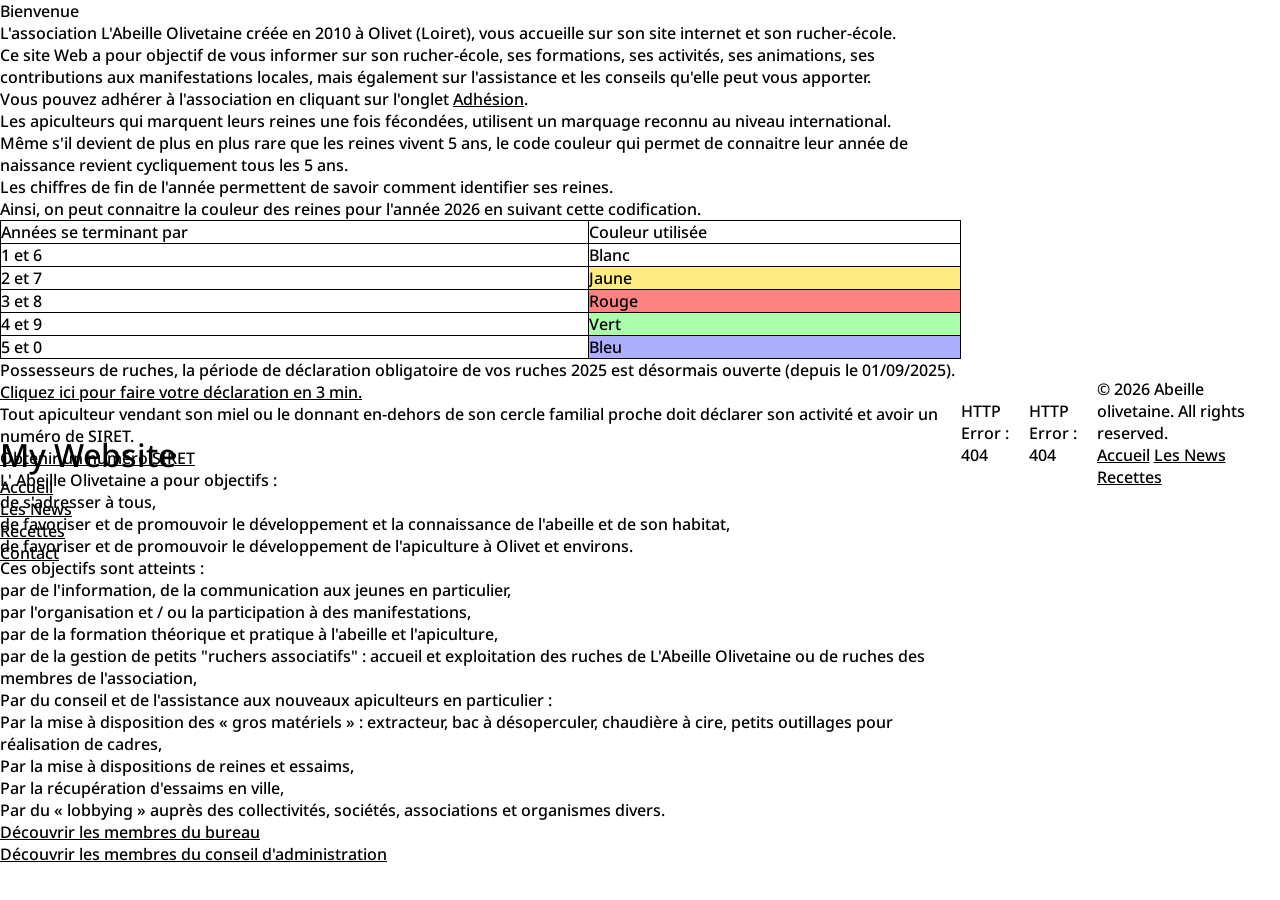
==== index.html @ a95041c2 "ajout include des 2 pages" ====
<!DOCTYPE html>
<html lang="fr">
    <head>
        <meta charset="UTF-8">
        <title>Abeille Olivetaine - temp</title>
        <link rel="stylesheet" href="assets/css/style.css">
        <link href="https://fonts.googleapis.com/css2?family=Archivo:ital,wght@0,100..900;1,100..900&family=Noto+Sans:ital,wght@0,100..900;1,100..900&family=Poppins:ital,wght@0,100;0,900&display=swap" rel="stylesheet">
        <script src="assets/js/IncludeHtml.js" defer></script>
    </head>
    <body>
    <include-html source="partials/header.html"></include-html>
    <include-html source="pages/home.html"></include-html>
    <include-html source="pages/news.html"></include-html>
    <include-html source="pages/recipes.html"></include-html>
    <include-html source="partials/footer.html"></include-html>
    </body>
</html>
---- assets/css/style.css ----
.root {
    --fx-text-color: #03071e;
    --fx-text-secondary-color: #faedbd;

    --fx-background-color-primary: #FFF2C9;
    --fx-background-color-second: #FFD57E;
    --fx-background-color-border: #FCA652;
    --fx-header-color: #7C4A32;

    --fx-button-colorBack: #7C4A32;
    --fx-button-hover: #FCA652;
    --fx-text-button-color: #faedbd;

    --font-size-xs: 0.75rem;
    --font-size-s: 1rem;
    --font-size-m: 1.25rem;
    --font-size-l: 1.5rem;
    --font-size-xl: 2rem;

    --spacing-s: 0.5rem;
    --spacing-m: 1rem;
    --spacing-l: 1.5rem;
    --spacing-xl: 2rem;

    --border-radius: 25px;
    --border-radius-btn: 17px;

    --gap-s: 0.25rem;
    --gap-m: 0.75rem;
    --gap-l: 1rem;
    --gap-xl: 1.5rem;
}

/* ==========================================================================
   RESET & GLOBALS
   ========================================================================== */

* {
    margin: 0;
    padding: 0;
    overflow-x: hidden;
    font-family: "Noto Sans", sans-serif;
    font-weight: 500;
    color: var(--fx-text-color);
    box-sizing: border-box;
}

body {
    display: flex;
    align-items: center;
    justify-content: center;
    background: var(--fx-background-color-primary);
    max-width: 100vw;
    min-height: 90vh;
}

h2 {
    font-size: var(--font-size-l);
}

hr {
    margin: 20px 0;
}



/* ==========================================================================
   LAYOUT CONTAINERS
   ========================================================================== */

.card {
    display: flex;
    flex-direction: column;
    text-align: center;
    font-size: var(--font-size-m);
    gap: var(--gap-l);
    background: var(--fx-background-color-second);
    padding: var(--spacing-m);
    border-radius: var(--border-radius);
    box-shadow: 0 2px 5px rgba(0, 0, 0, 0.1);
    border: 2px solid var(--fx-background-color-border);
    max-width: 80vw;
    margin: 0 auto var(--spacing-m);
    align-content: center;
    min-width: 50vw;
}

.basic-container {
    background: var(--fx-background-color-second);
    padding: var(--spacing-m);
    border-radius: var(--border-radius);
    border-top: 1px solid var(--fx-background-color-border);
}

.containerV {
    display: flex;
    flex-direction: column;
    justify-content: center;
    gap: var(--gap-l);
    width: 100%;
}

.containerH {
    display: flex;
    flex-direction: row;
    justify-content: center;
    align-items: center;
    gap: var(--gap-s);
    width: 100%;
}

.space-btw {
    position: relative;
    display: flex;
    justify-content: space-between;
    align-items: center;
}

.space-btw > h3 {
    position: absolute;
    left: 50%;
    transform: translateX(-50%);
    margin: 0;
}

.column-layout {
    display: flex;
    flex-direction: column;
    gap: var(--spacing-m);
}

/* ==========================================================================
   BUTTONS
   ========================================================================== */

button {
    padding: var(--spacing-m);
    cursor: pointer;
    background: var(--fx-button-colorBack);
    border: none;
    border-radius: var(--border-radius-btn);
    margin: var(--spacing-m);
    transition: all 0.2s ease;
}

button:hover {
    /* scale: 1.05; */
    /* box-shadow: 0 2px 5px rgba(0, 0, 0, 0.1); */
    background-color: var(--fx-button-hover);
    transition: all 0.2s ease;
}

button:active {
    transform: scale(0.95);
    transition: all 0.2s ease;
}

.containerH button {
    font-size: var(--font-size-m);
    /* font-weight: 700; */
    margin: var(--spacing-m);
}

.containerH .buttonAdd {
    font-size: var(--font-size-s);
    padding: var(--spacing-m);
}

.secondary-btn {
    background: var(--fx-background-color-border);
}

/* ==========================================================================
   TABLES & LISTS
   ========================================================================== */

table {
    width: 100%;
    border-collapse: collapse;
    margin-top: var(--spacing-s);
}

th,
td {
    border: 1px solid #ddd;
    /* border-radius: var(--border-radius); */
    padding: var(--spacing-s);
    text-align: left;
    font-size: var(--font-size-s);
}

thead {
    background-color: var(--fx-background-color-primary);
}

li {
    padding: var(--spacing-m);
}

/* ==========================================================================
   HEADER
   ========================================================================== */

header {
    position: fixed;
}

/* ==========================================================================
   HIDDEN
   ========================================================================== */

.hidden {
    display: none;
}
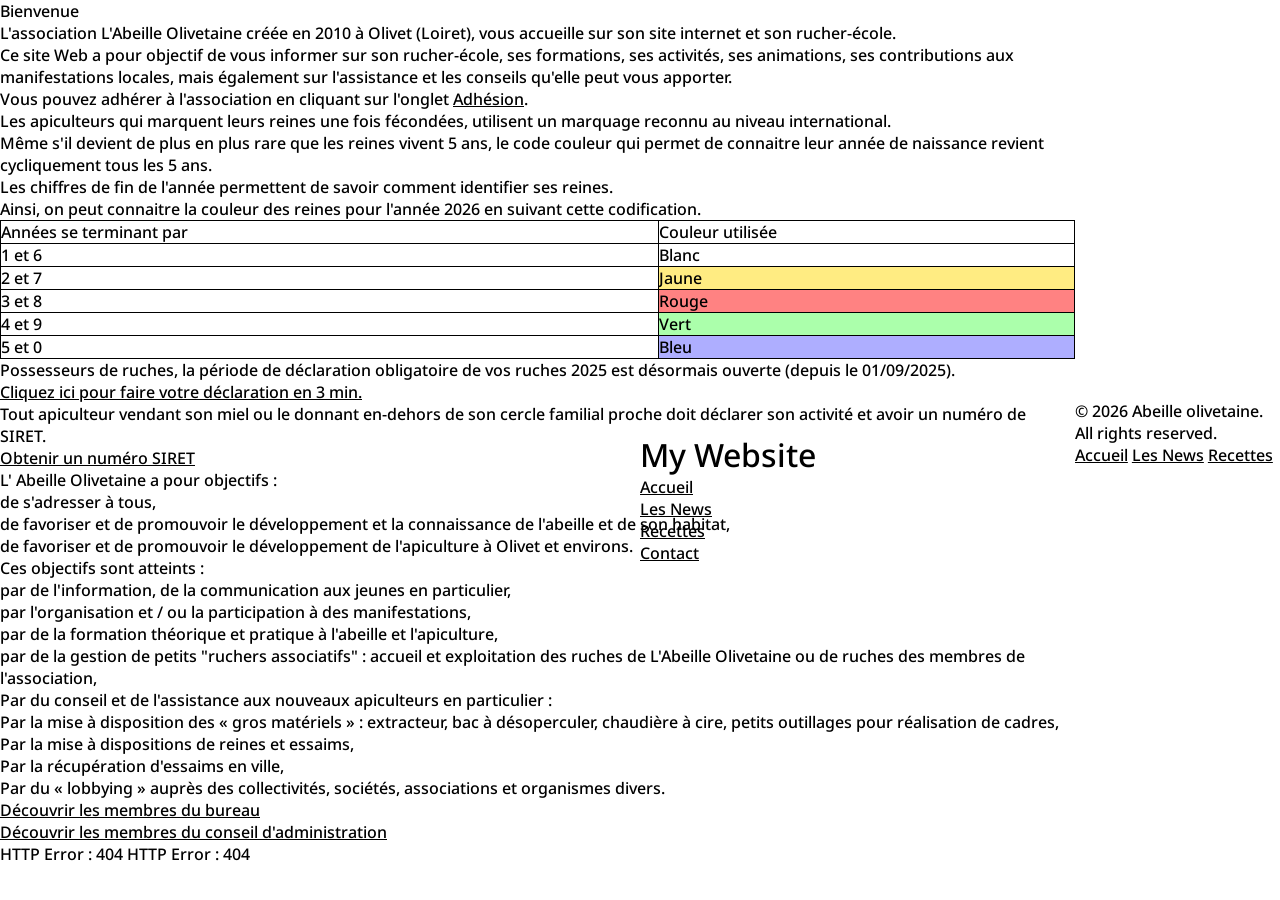
==== commit c32b88e4: "refait l'index" ====
--- a/index.html
+++ b/index.html
@@ -8,10 +8,18 @@
         <script src="assets/js/IncludeHtml.js" defer></script>
     </head>
     <body>
-    <include-html source="partials/header.html"></include-html>
-    <include-html source="pages/home.html"></include-html>
-    <include-html source="pages/news.html"></include-html>
-    <include-html source="pages/recipes.html"></include-html>
-    <include-html source="partials/footer.html"></include-html>
+    <header>
+        <include-html source="partials/header.html"></include-html>
+    </header>
+
+    <main>
+        <include-html source="pages/home.html"></include-html>
+        <include-html source="pages/news.html"></include-html>
+        <include-html source="pages/recipes.html"></include-html>
+    </main>
+
+    <footer>
+        <include-html source="partials/footer.html"></include-html>
+    </footer>
     </body>
 </html>
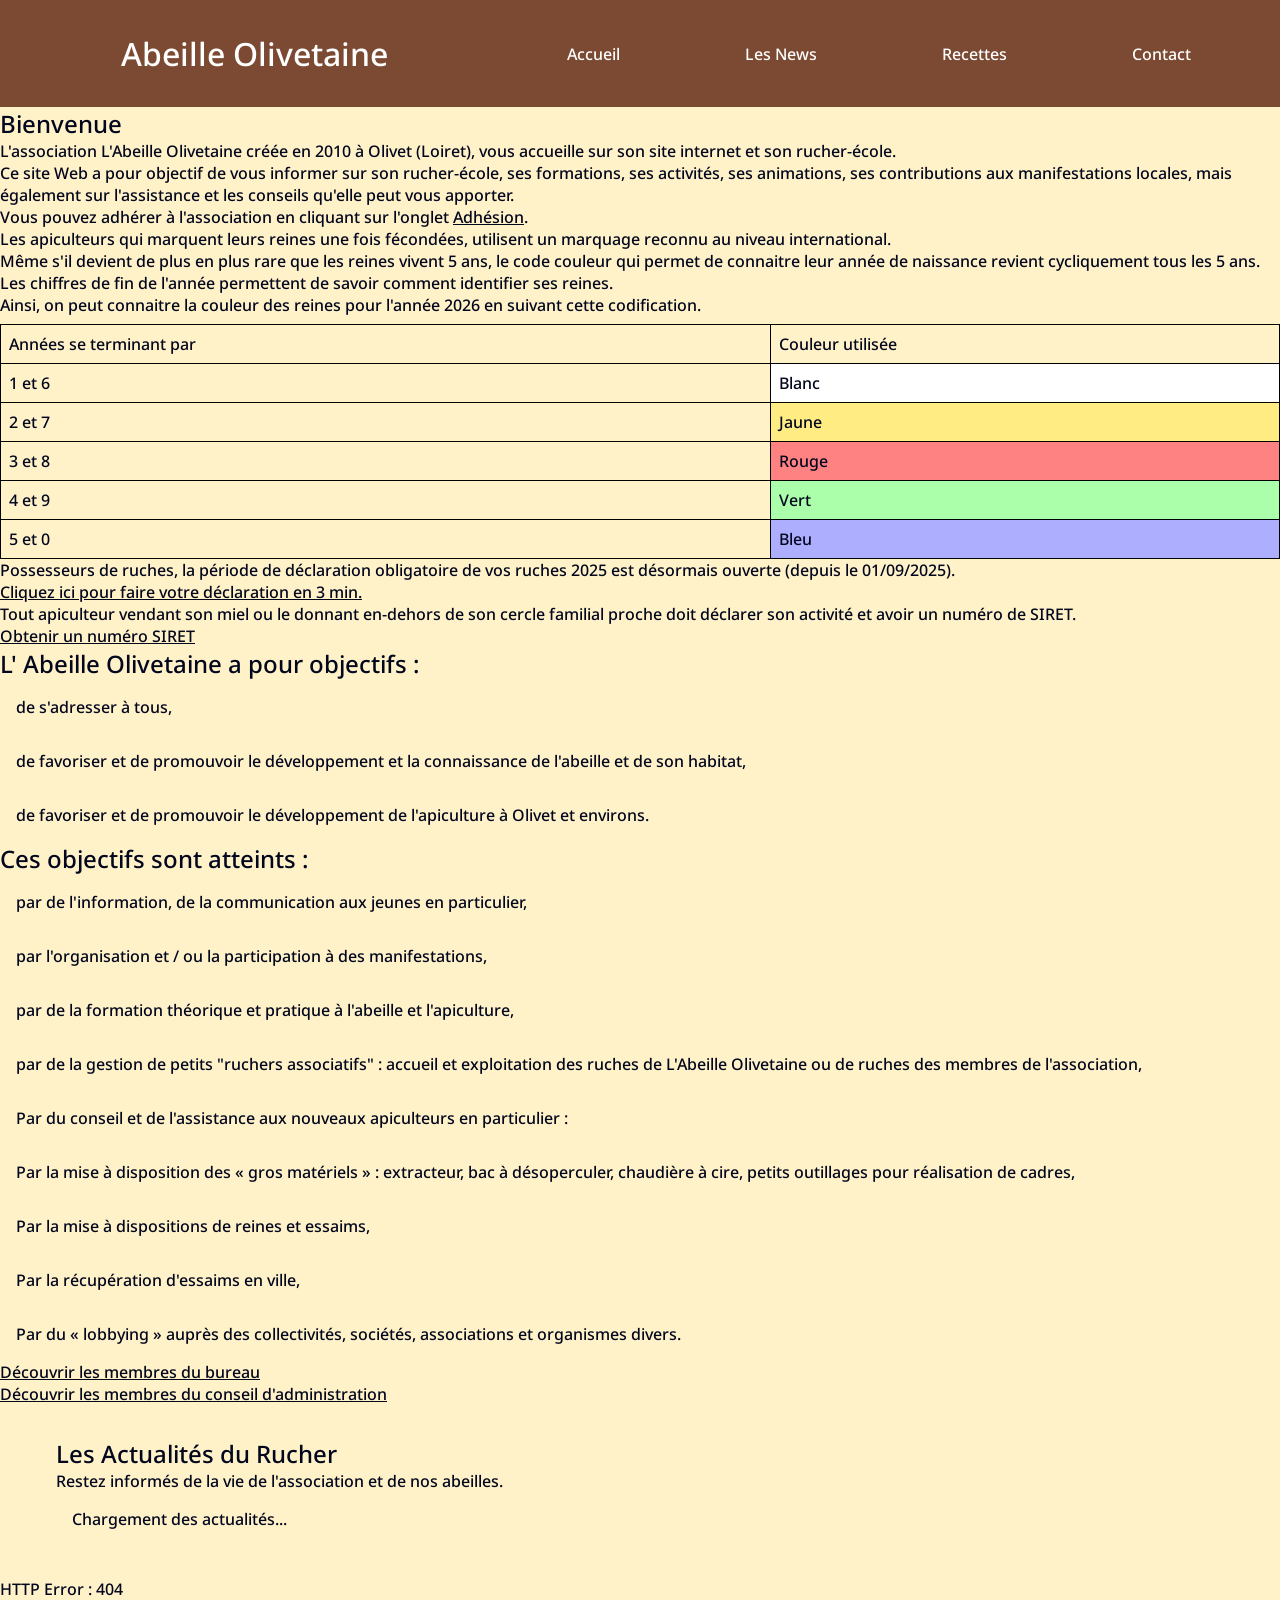
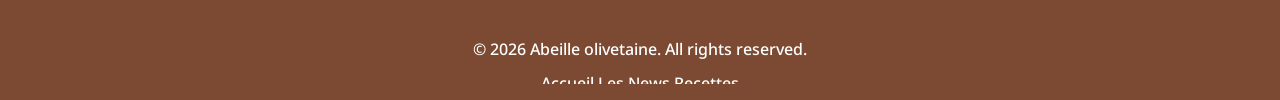
==== commit 701f12f2: "Add news section styles and JavaScript functionality" ====
--- a/index.html
+++ b/index.html
@@ -1,25 +1,30 @@
-<!DOCTYPE html>
+<!doctype html>
 <html lang="fr">
     <head>
-        <meta charset="UTF-8">
+        <meta charset="UTF-8" />
         <title>Abeille Olivetaine - temp</title>
-        <link rel="stylesheet" href="assets/css/style.css">
-        <link href="https://fonts.googleapis.com/css2?family=Archivo:ital,wght@0,100..900;1,100..900&family=Noto+Sans:ital,wght@0,100..900;1,100..900&family=Poppins:ital,wght@0,100;0,900&display=swap" rel="stylesheet">
-        <script src="assets/js/IncludeHtml.js" defer></script>
+        <link rel="stylesheet" href="assets/css/style.css" />
+        <link rel="stylesheet" href="assets/css/news.css" />
+        <link
+            href="https://fonts.googleapis.com/css2?family=Archivo:ital,wght@0,100..900;1,100..900&family=Noto+Sans:ital,wght@0,100..900;1,100..900&family=Poppins:ital,wght@0,100;0,900&display=swap"
+            rel="stylesheet"
+        />
+        <script src="assets/js/IncludeHtml.js"></script>
+        <script src="assets/js/news.js" defer></script>
     </head>
     <body>
-    <header>
-        <include-html source="partials/header.html"></include-html>
-    </header>
+        <header>
+            <include-html source="partials/header.html"></include-html>
+        </header>
 
-    <main>
-        <include-html source="pages/home.html"></include-html>
-        <include-html source="pages/news.html"></include-html>
-        <include-html source="pages/recipes.html"></include-html>
-    </main>
+        <main>
+            <include-html source="pages/home.html"></include-html>
+            <include-html source="pages/news.html"></include-html>
+            <include-html source="pages/recipes.html"></include-html>
+        </main>
 
-    <footer>
-        <include-html source="partials/footer.html"></include-html>
-    </footer>
+        <footer>
+            <include-html source="partials/footer.html"></include-html>
+        </footer>
     </body>
-</html>+</html>
--- a/assets/css/style.css
+++ b/assets/css/style.css
@@ -1,9 +1,10 @@
-.root {
+:root {
     --fx-text-color: #03071e;
     --fx-text-secondary-color: #faedbd;
 
     --fx-background-color-primary: #FFF2C9;
     --fx-background-color-second: #FFD57E;
+    --fx-shadow-box: #B08C5D;
     --fx-background-color-border: #FCA652;
     --fx-header-color: #7C4A32;
 
@@ -47,6 +48,7 @@
 
 body {
     display: flex;
+    flex-direction: column;
     align-items: center;
     justify-content: center;
     background: var(--fx-background-color-primary);
@@ -202,7 +204,57 @@
    ========================================================================== */
 
 header {
-    position: fixed;
+    background-color: var(--fx-header-color);
+    width: 100vw;
+    padding: var(--spacing-m);
+
+    display: flex;
+    justify-content: space-around;
+    align-items: center;
+    color: white;
+}
+
+header > h1 {
+    color: white;
+}
+
+header > nav > a {
+    color: white;
+    text-decoration: none;
+}
+
+nav {
+    display: flex;
+    width: 50%;
+    justify-content: space-between;
+}
+
+/* ==========================================================================
+   HEADER
+   ========================================================================== */
+
+footer {
+    background-color: var(--fx-header-color);
+    width: 100vw;
+    padding: var(--spacing-m);
+
+    display: flex;
+    flex-direction: column;
+    align-items: center;
+    justify-content: space-around;
+
+    height: 100px;
+}
+
+footer > p {
+    color: white;
+}
+
+footer > div > a {
+    color: white;
+    text-decoration: none;
+    height: 30px;
+    align-items: center;
 }
 
 /* ==========================================================================
--- a/assets/css/news.css
+++ b/assets/css/news.css
@@ -0,0 +1,56 @@
+/* ==========================================================================
+   PAGE NEWS
+   ========================================================================== */
+
+.news-section {
+    padding: var(--spacing-xl) var(--spacing-m);
+    width: 100%;
+    max-width: 1200px;
+    margin: 0 auto;
+}
+
+.news-grid {
+    display: flex;
+    flex-direction: column;
+    gap: var(--gap-l);
+    padding: var(--spacing-m);
+}
+
+.news-article {
+    border-color: #b08c5d;
+    transition: transform 0.2s ease;
+}
+
+.news-article:hover {
+    transform: scale(1.02);
+    border-color: var(--fx-button-hover);
+}
+
+.news-meta {
+    font-size: var(--font-size-xs);
+    color: var(--fx-header-color);
+    font-weight: bold;
+}
+
+.news-title {
+    font-size: var(--font-size-l);
+    color: #000000;
+}
+
+.news-excerpt {
+    font-size: var(--font-size-s);
+    line-height: 1.5;
+    flex-grow: 1;
+}
+
+.news-read-more {
+    align-self: flex-start;
+    margin: 0;
+}
+
+@media (min-width: 768px) {
+    .news-grid {
+        display: grid;
+        grid-template-columns: repeat(auto-fit, minmax(300px, 1fr));
+    }
+}
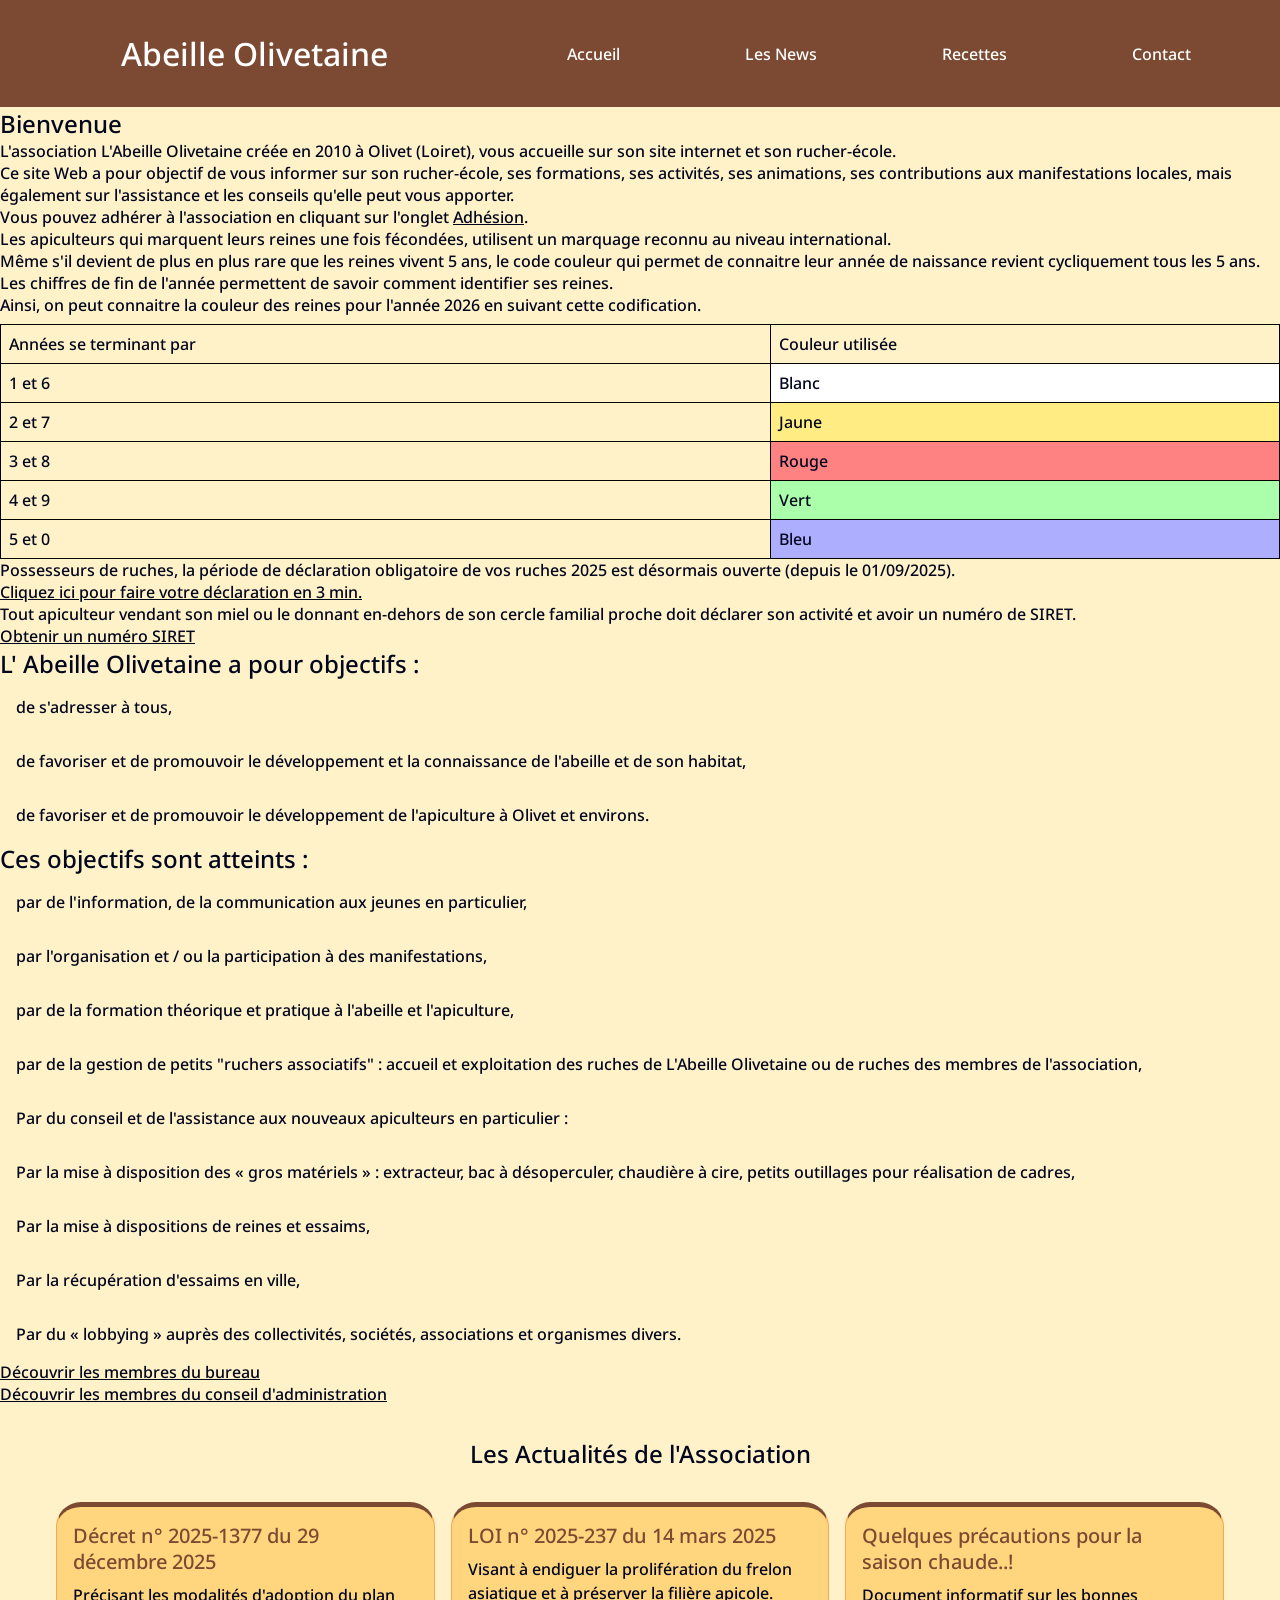
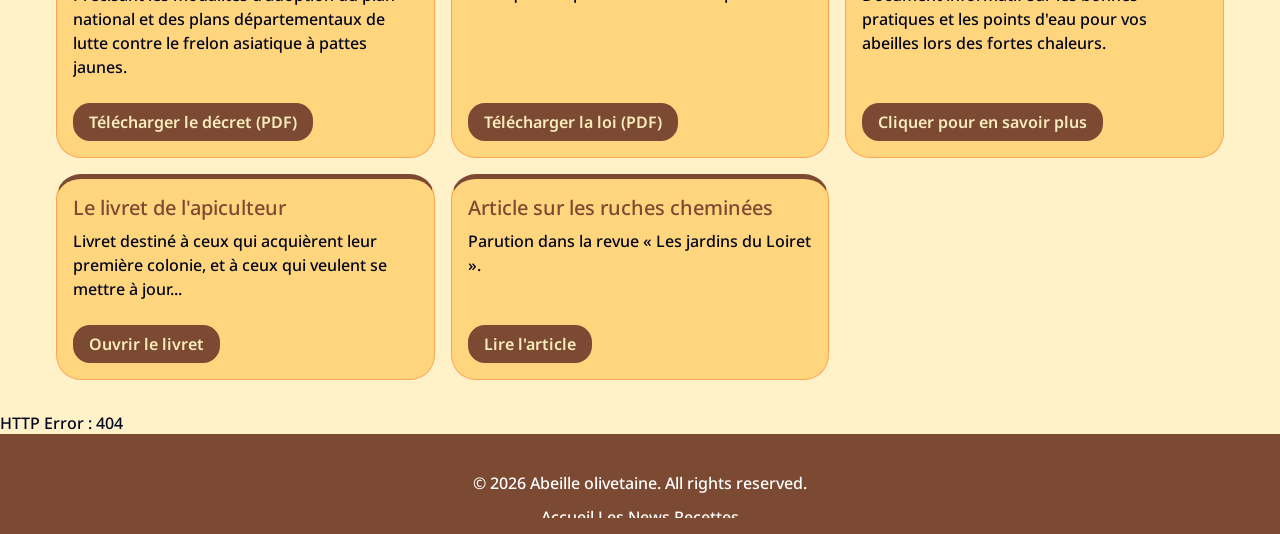
==== commit 8331c38d: "Remove old news JavaScript file and update news section with static articles" ====
--- a/index.html
+++ b/index.html
@@ -10,7 +10,6 @@
             rel="stylesheet"
         />
         <script src="assets/js/IncludeHtml.js"></script>
-        <script src="assets/js/news.js" defer></script>
     </head>
     <body>
         <header>
--- a/assets/css/style.css
+++ b/assets/css/style.css
@@ -2,14 +2,14 @@
     --fx-text-color: #03071e;
     --fx-text-secondary-color: #faedbd;
 
-    --fx-background-color-primary: #FFF2C9;
-    --fx-background-color-second: #FFD57E;
-    --fx-shadow-box: #B08C5D;
-    --fx-background-color-border: #FCA652;
-    --fx-header-color: #7C4A32;
-
-    --fx-button-colorBack: #7C4A32;
-    --fx-button-hover: #FCA652;
+    --fx-background-color-primary: #fff2c9;
+    --fx-background-color-second: #ffd57e;
+    --fx-shadow-box: #b08c5d;
+    --fx-background-color-border: #fca652;
+    --fx-header-color: #7c4a32;
+
+    --fx-button-colorBack: #7c4a32;
+    --fx-button-hover: #fca652;
     --fx-text-button-color: #faedbd;
 
     --font-size-xs: 0.75rem;
@@ -64,8 +64,6 @@
     margin: 20px 0;
 }
 
-
-
 /* ==========================================================================
    LAYOUT CONTAINERS
    ========================================================================== */
@@ -263,4 +261,4 @@
 
 .hidden {
     display: none;
-}+}
--- a/assets/css/news.css
+++ b/assets/css/news.css
@@ -1,5 +1,5 @@
 /* ==========================================================================
-   PAGE NEWS
+   PAGE NEWS - DESIGN ECO-RESPONSABLE SANS IMAGE
    ========================================================================== */
 
 .news-section {
@@ -9,48 +9,79 @@
     margin: 0 auto;
 }
 
+.news-header {
+    text-align: center;
+    margin-bottom: var(--spacing-xl);
+}
+
 .news-grid {
     display: flex;
     flex-direction: column;
     gap: var(--gap-l);
-    padding: var(--spacing-m);
 }
 
 .news-article {
-    border-color: #b08c5d;
-    transition: transform 0.2s ease;
+    display: flex;
+    flex-direction: column;
+    justify-content: space-between;
+    background: var(--fx-background-color-second);
+    border: 1px solid var(--fx-background-color-border);
+    border-top: 5px solid var(--fx-header-color);
+    border-radius: var(--border-radius);
+    padding: var(--spacing-m);
+    transition:
+        transform 0.2s ease,
+        box-shadow 0.2s ease;
+    min-height: 100%;
 }
 
 .news-article:hover {
-    transform: scale(1.02);
-    border-color: var(--fx-button-hover);
+    transform: translateY(-3px);
+    box-shadow: 0 4px 8px rgba(0, 0, 0, 0.15);
+    border-color: var(--fx-header-color);
 }
 
-.news-meta {
-    font-size: var(--font-size-xs);
-    color: var(--fx-header-color);
-    font-weight: bold;
+.news-content {
+    display: flex;
+    flex-direction: column;
+    gap: var(--spacing-s);
+    margin-bottom: var(--spacing-l);
 }
 
 .news-title {
-    font-size: var(--font-size-l);
-    color: #000000;
+    font-size: var(--font-size-m);
+    color: var(--fx-header-color);
+    line-height: 1.3;
 }
 
-.news-excerpt {
+.news-text {
     font-size: var(--font-size-s);
+    color: var(--fx-text-color);
     line-height: 1.5;
-    flex-grow: 1;
 }
 
-.news-read-more {
+.news-link-btn {
+    display: inline-block;
     align-self: flex-start;
-    margin: 0;
+    background: var(--fx-button-colorBack);
+    color: var(--fx-text-button-color);
+    text-decoration: none;
+    padding: var(--spacing-s) var(--spacing-m);
+    border-radius: var(--border-radius-btn);
+    font-size: var(--font-size-s);
+    font-weight: 600;
+    transition: background-color 0.2s ease;
+}
+
+.news-link-btn:hover {
+    background-color: var(--fx-button-hover);
+    color: var(--fx-text-color);
 }
 
 @media (min-width: 768px) {
     .news-grid {
         display: grid;
-        grid-template-columns: repeat(auto-fit, minmax(300px, 1fr));
+        grid-template-columns: repeat(auto-fill, minmax(320px, 1fr));
+        align-items: stretch;
     }
 }
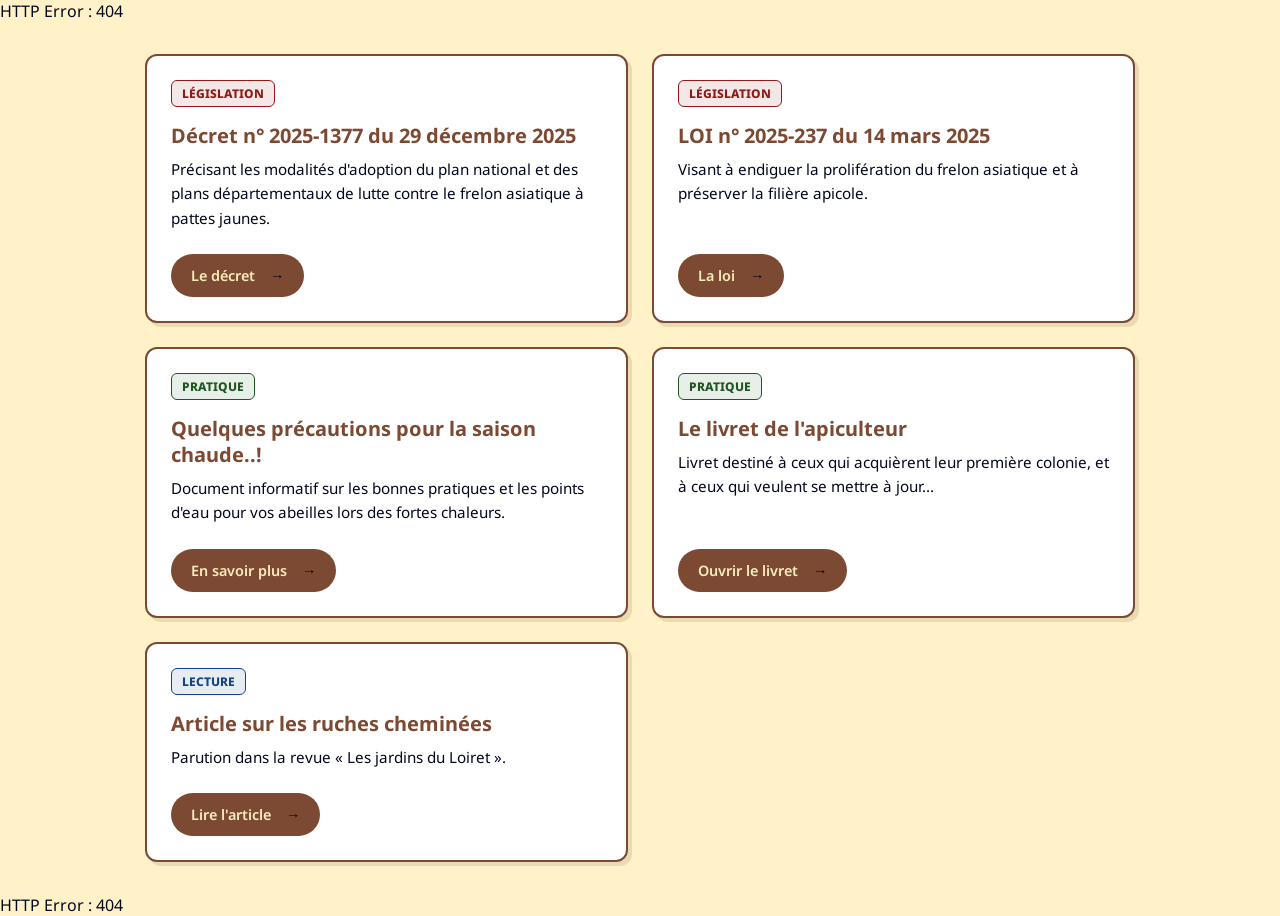
==== commit 68d95fc0: "Refactor CSS styles for news section, footer, and header; update HTML structure for improved layout " ====
--- a/index.html
+++ b/index.html
@@ -2,28 +2,23 @@
 <html lang="fr">
     <head>
         <meta charset="UTF-8" />
-        <title>Abeille Olivetaine - temp</title>
-        <link rel="stylesheet" href="assets/css/style.css" />
-        <link rel="stylesheet" href="assets/css/news.css" />
+        <meta name="viewport" content="width=device-width, initial-scale=1.0" />
+        <title>Abeille Olivetaine</title>
         <link
             href="https://fonts.googleapis.com/css2?family=Archivo:ital,wght@0,100..900;1,100..900&family=Noto+Sans:ital,wght@0,100..900;1,100..900&family=Poppins:ital,wght@0,100;0,900&display=swap"
             rel="stylesheet"
         />
-        <script src="assets/js/IncludeHtml.js"></script>
+        <link rel="stylesheet" href="assets/css/style.css" />
+        <link rel="stylesheet" href="assets/css/news.css" />
+        <script src="assets/js/IncludeHtml.js" defer></script>
     </head>
     <body>
-        <header>
-            <include-html source="partials/header.html"></include-html>
-        </header>
+        <include-html source="partials/header.html"></include-html>
 
         <main>
-            <include-html source="pages/home.html"></include-html>
             <include-html source="pages/news.html"></include-html>
-            <include-html source="pages/recipes.html"></include-html>
         </main>
 
-        <footer>
-            <include-html source="partials/footer.html"></include-html>
-        </footer>
+        <include-html source="partials/footer.html"></include-html>
     </body>
 </html>
--- a/assets/css/style.css
+++ b/assets/css/style.css
@@ -1,16 +1,13 @@
 :root {
     --fx-text-color: #03071e;
     --fx-text-secondary-color: #faedbd;
-
     --fx-background-color-primary: #fff2c9;
-    --fx-background-color-second: #ffd57e;
+    --fx-background-color-second: #ffffff; /* Cartes blanches pour moderniser */
     --fx-shadow-box: #b08c5d;
     --fx-background-color-border: #fca652;
     --fx-header-color: #7c4a32;
-
     --fx-button-colorBack: #7c4a32;
     --fx-button-hover: #fca652;
-    --fx-text-button-color: #faedbd;
 
     --font-size-xs: 0.75rem;
     --font-size-s: 1rem;
@@ -23,8 +20,8 @@
     --spacing-l: 1.5rem;
     --spacing-xl: 2rem;
 
-    --border-radius: 25px;
-    --border-radius-btn: 17px;
+    --border-radius: 12px;
+    --border-radius-btn: 50px; /* Boutons ovales modernes */
 
     --gap-s: 0.25rem;
     --gap-m: 0.75rem;
@@ -32,233 +29,40 @@
     --gap-xl: 1.5rem;
 }
 
-/* ==========================================================================
-   RESET & GLOBALS
-   ========================================================================== */
-
 * {
     margin: 0;
     padding: 0;
-    overflow-x: hidden;
+    box-sizing: border-box; /* Empêche les éléments de déborder de l'écran */
     font-family: "Noto Sans", sans-serif;
-    font-weight: 500;
     color: var(--fx-text-color);
-    box-sizing: border-box;
 }
 
 body {
+    background-color: var(--fx-background-color-primary); /* Fond Crème */
+    min-height: 100vh;
+    display: flex;
+    flex-direction: column;
+    overflow-x: hidden;
+}
+
+main {
+    flex: 1; /* Pousse le footer tout en bas */
+    width: 100%;
     display: flex;
     flex-direction: column;
     align-items: center;
-    justify-content: center;
-    background: var(--fx-background-color-primary);
-    max-width: 100vw;
-    min-height: 90vh;
 }
 
 h2 {
     font-size: var(--font-size-l);
 }
-
 hr {
     margin: 20px 0;
+    border: none;
+    border-top: 2px solid var(--fx-shadow-box);
 }
 
-/* ==========================================================================
-   LAYOUT CONTAINERS
-   ========================================================================== */
-
-.card {
-    display: flex;
-    flex-direction: column;
-    text-align: center;
-    font-size: var(--font-size-m);
-    gap: var(--gap-l);
-    background: var(--fx-background-color-second);
-    padding: var(--spacing-m);
-    border-radius: var(--border-radius);
-    box-shadow: 0 2px 5px rgba(0, 0, 0, 0.1);
-    border: 2px solid var(--fx-background-color-border);
-    max-width: 80vw;
-    margin: 0 auto var(--spacing-m);
-    align-content: center;
-    min-width: 50vw;
-}
-
-.basic-container {
-    background: var(--fx-background-color-second);
-    padding: var(--spacing-m);
-    border-radius: var(--border-radius);
-    border-top: 1px solid var(--fx-background-color-border);
-}
-
-.containerV {
-    display: flex;
-    flex-direction: column;
-    justify-content: center;
-    gap: var(--gap-l);
-    width: 100%;
-}
-
-.containerH {
-    display: flex;
-    flex-direction: row;
-    justify-content: center;
-    align-items: center;
-    gap: var(--gap-s);
-    width: 100%;
-}
-
-.space-btw {
-    position: relative;
-    display: flex;
-    justify-content: space-between;
-    align-items: center;
-}
-
-.space-btw > h3 {
-    position: absolute;
-    left: 50%;
-    transform: translateX(-50%);
-    margin: 0;
-}
-
-.column-layout {
-    display: flex;
-    flex-direction: column;
-    gap: var(--spacing-m);
-}
-
-/* ==========================================================================
-   BUTTONS
-   ========================================================================== */
-
-button {
-    padding: var(--spacing-m);
-    cursor: pointer;
-    background: var(--fx-button-colorBack);
-    border: none;
-    border-radius: var(--border-radius-btn);
-    margin: var(--spacing-m);
-    transition: all 0.2s ease;
-}
-
-button:hover {
-    /* scale: 1.05; */
-    /* box-shadow: 0 2px 5px rgba(0, 0, 0, 0.1); */
-    background-color: var(--fx-button-hover);
-    transition: all 0.2s ease;
-}
-
-button:active {
-    transform: scale(0.95);
-    transition: all 0.2s ease;
-}
-
-.containerH button {
-    font-size: var(--font-size-m);
-    /* font-weight: 700; */
-    margin: var(--spacing-m);
-}
-
-.containerH .buttonAdd {
-    font-size: var(--font-size-s);
-    padding: var(--spacing-m);
-}
-
-.secondary-btn {
-    background: var(--fx-background-color-border);
-}
-
-/* ==========================================================================
-   TABLES & LISTS
-   ========================================================================== */
-
-table {
-    width: 100%;
-    border-collapse: collapse;
-    margin-top: var(--spacing-s);
-}
-
-th,
-td {
-    border: 1px solid #ddd;
-    /* border-radius: var(--border-radius); */
-    padding: var(--spacing-s);
-    text-align: left;
-    font-size: var(--font-size-s);
-}
-
-thead {
-    background-color: var(--fx-background-color-primary);
-}
-
-li {
-    padding: var(--spacing-m);
-}
-
-/* ==========================================================================
-   HEADER
-   ========================================================================== */
-
-header {
-    background-color: var(--fx-header-color);
-    width: 100vw;
-    padding: var(--spacing-m);
-
-    display: flex;
-    justify-content: space-around;
-    align-items: center;
-    color: white;
-}
-
-header > h1 {
-    color: white;
-}
-
-header > nav > a {
-    color: white;
-    text-decoration: none;
-}
-
-nav {
-    display: flex;
-    width: 50%;
-    justify-content: space-between;
-}
-
-/* ==========================================================================
-   HEADER
-   ========================================================================== */
-
-footer {
-    background-color: var(--fx-header-color);
-    width: 100vw;
-    padding: var(--spacing-m);
-
-    display: flex;
-    flex-direction: column;
-    align-items: center;
-    justify-content: space-around;
-
-    height: 100px;
-}
-
-footer > p {
-    color: white;
-}
-
-footer > div > a {
-    color: white;
-    text-decoration: none;
-    height: 30px;
-    align-items: center;
-}
-
-/* ==========================================================================
-   HIDDEN
-   ========================================================================== */
-
+/* Garde tes autres classes utilitaires (.card, .containerV, etc.) ici si besoin pour la page Home */
 .hidden {
     display: none;
 }
--- a/assets/css/news.css
+++ b/assets/css/news.css
@@ -1,87 +1,119 @@
-/* ==========================================================================
-   PAGE NEWS - DESIGN ECO-RESPONSABLE SANS IMAGE
-   ========================================================================== */
-
 .news-section {
-    padding: var(--spacing-xl) var(--spacing-m);
     width: 100%;
-    max-width: 1200px;
-    margin: 0 auto;
+    max-width: 1100px;
+    padding: var(--spacing-xl) 5%;
 }
 
 .news-header {
-    text-align: center;
+    text-align: left;
     margin-bottom: var(--spacing-xl);
+    border-left: 6px solid var(--fx-header-color);
+    padding-left: 1rem;
 }
 
-.news-grid {
+.mega-title {
+    font-family: "Archivo", sans-serif;
+    font-size: clamp(2rem, 8vw, 3.5rem);
+    color: var(--fx-header-color);
+    margin-bottom: 0.5rem;
+    line-height: 1.1;
+}
+
+.news-header p {
+    color: var(--fx-header-color);
+    font-size: var(--font-size-m);
+    font-weight: 600;
+}
+
+/* GRILLE STRICTEMENT 1 COLONNE PAR DÉFAUT (MOBILE) */
+.news-wrap {
+    display: grid;
+    grid-template-columns: 1fr;
+    gap: var(--spacing-l);
+    width: 100%;
+}
+
+.news-card {
+    background-color: var(--fx-background-color-second);
+    border: 2px solid var(--fx-header-color);
+    border-radius: var(--border-radius);
+    padding: var(--spacing-l);
     display: flex;
     flex-direction: column;
-    gap: var(--gap-l);
+    align-items: flex-start;
+    box-shadow: 4px 4px 0px rgba(124, 74, 50, 0.15);
+    transition: transform 0.2s ease;
 }
 
-.news-article {
-    display: flex;
-    flex-direction: column;
-    justify-content: space-between;
-    background: var(--fx-background-color-second);
-    border: 1px solid var(--fx-background-color-border);
-    border-top: 5px solid var(--fx-header-color);
-    border-radius: var(--border-radius);
-    padding: var(--spacing-m);
-    transition:
-        transform 0.2s ease,
-        box-shadow 0.2s ease;
-    min-height: 100%;
+.news-card:hover {
+    transform: translate(-3px, -3px);
+    box-shadow: 7px 7px 0px var(--fx-header-color);
 }
 
-.news-article:hover {
-    transform: translateY(-3px);
-    box-shadow: 0 4px 8px rgba(0, 0, 0, 0.15);
-    border-color: var(--fx-header-color);
+.news-badge {
+    font-size: 0.75rem;
+    font-weight: 800;
+    text-transform: uppercase;
+    padding: 4px 10px;
+    border-radius: 6px;
+    margin-bottom: var(--spacing-m);
+    border: 1px solid currentColor;
 }
-
-.news-content {
-    display: flex;
-    flex-direction: column;
-    gap: var(--spacing-s);
-    margin-bottom: var(--spacing-l);
+.legislation {
+    color: #8e1a1a;
+    background-color: rgba(142, 26, 26, 0.1);
+}
+.pratique {
+    color: #1e5621;
+    background-color: rgba(30, 86, 33, 0.1);
+}
+.lecture {
+    color: #154580;
+    background-color: rgba(21, 69, 128, 0.1);
 }
 
 .news-title {
     font-size: var(--font-size-m);
     color: var(--fx-header-color);
+    margin-bottom: var(--spacing-s);
     line-height: 1.3;
 }
 
-.news-text {
-    font-size: var(--font-size-s);
+.news-desc {
+    font-size: 0.95rem;
     color: var(--fx-text-color);
-    line-height: 1.5;
+    line-height: 1.6;
+    margin-bottom: var(--spacing-l);
+    flex-grow: 1;
 }
 
-.news-link-btn {
-    display: inline-block;
-    align-self: flex-start;
-    background: var(--fx-button-colorBack);
-    color: var(--fx-text-button-color);
+.news-action {
+    display: flex;
+    align-items: center;
+    justify-content: space-between;
+    width: 100%; /* Prend toute la largeur sur mobile pour les gros pouces */
+    background-color: var(--fx-header-color);
+    color: var(--fx-text-secondary-color);
     text-decoration: none;
-    padding: var(--spacing-s) var(--spacing-m);
+    padding: 12px 20px;
     border-radius: var(--border-radius-btn);
-    font-size: var(--font-size-s);
     font-weight: 600;
-    transition: background-color 0.2s ease;
+    font-size: 0.9rem;
+    transition: background-color 0.2s;
 }
 
-.news-link-btn:hover {
-    background-color: var(--fx-button-hover);
-    color: var(--fx-text-color);
+.news-action:hover {
+    background-color: #000;
+    color: #fff;
 }
 
+/* Tablette et Desktop (2 colonnes) */
 @media (min-width: 768px) {
-    .news-grid {
-        display: grid;
-        grid-template-columns: repeat(auto-fill, minmax(320px, 1fr));
-        align-items: stretch;
+    .news-wrap {
+        grid-template-columns: repeat(2, 1fr);
+    }
+    .news-action {
+        width: auto;
+        gap: 15px;
     }
 }
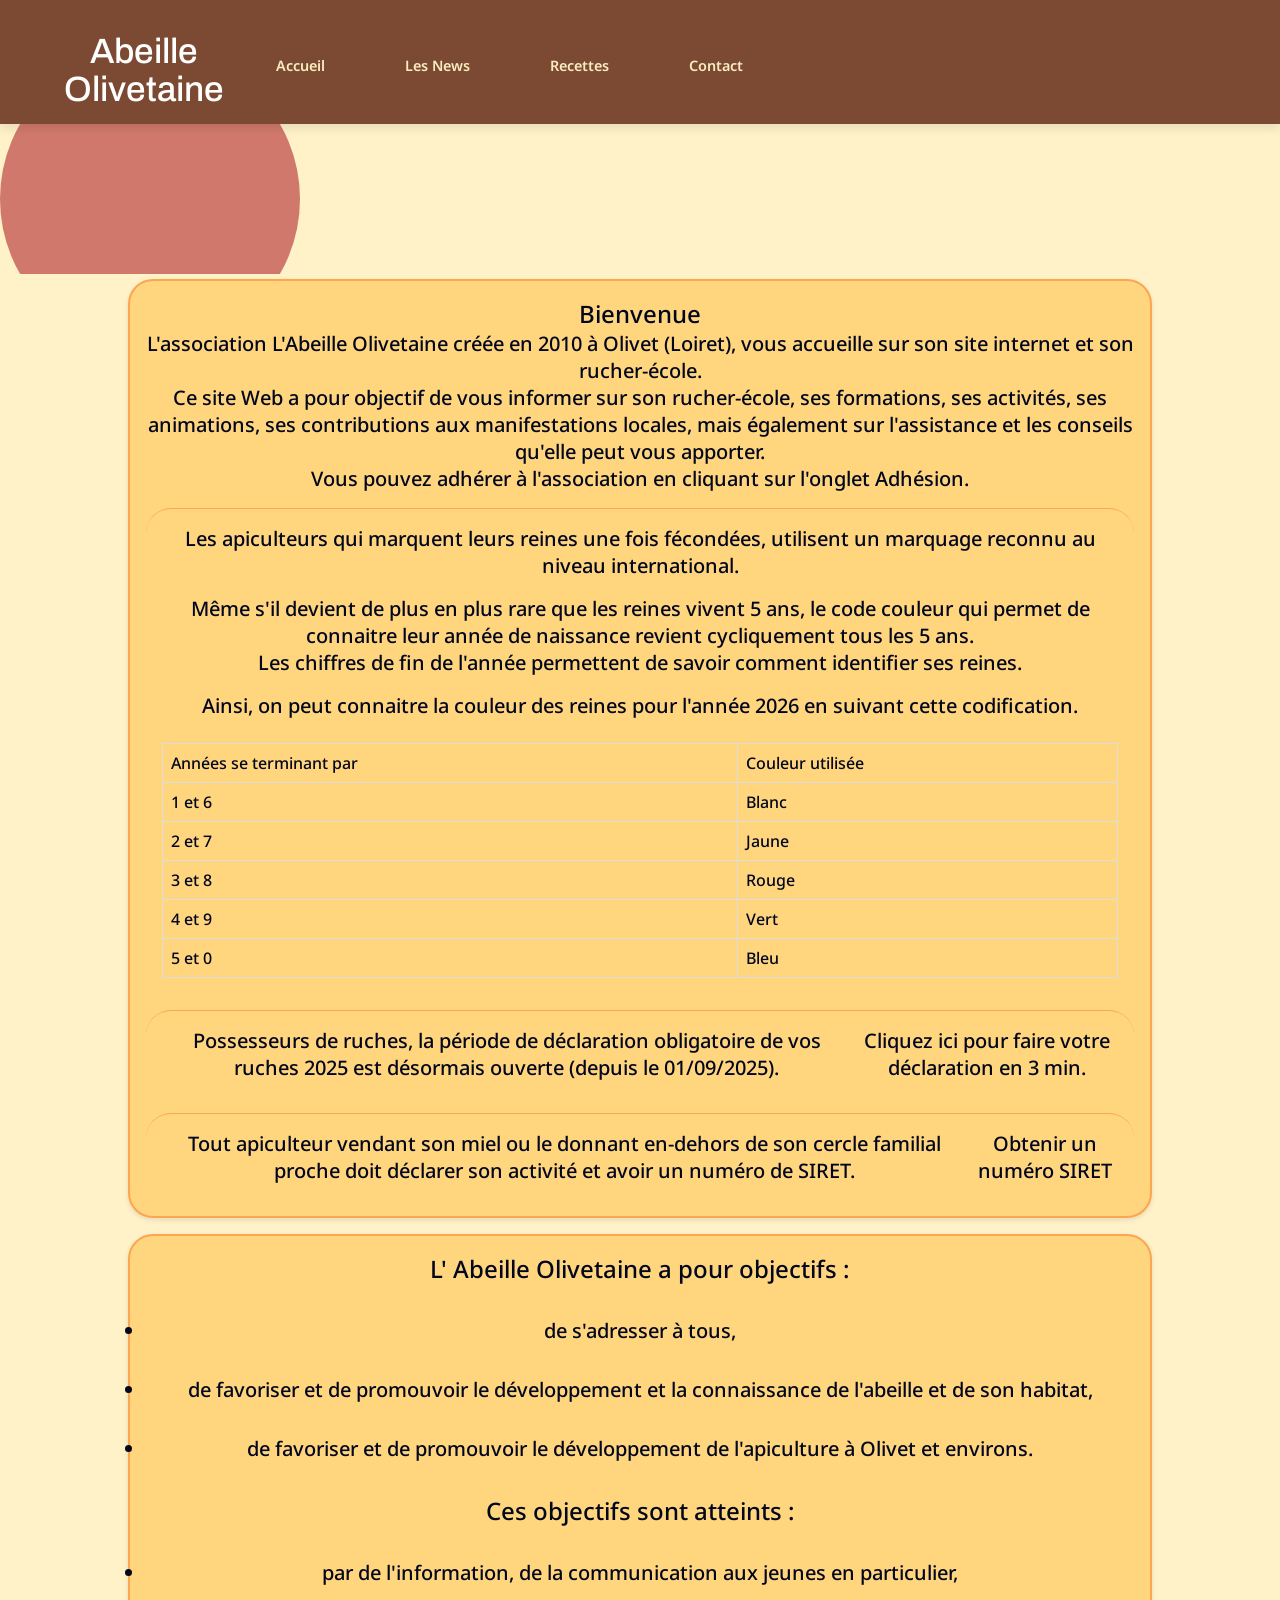
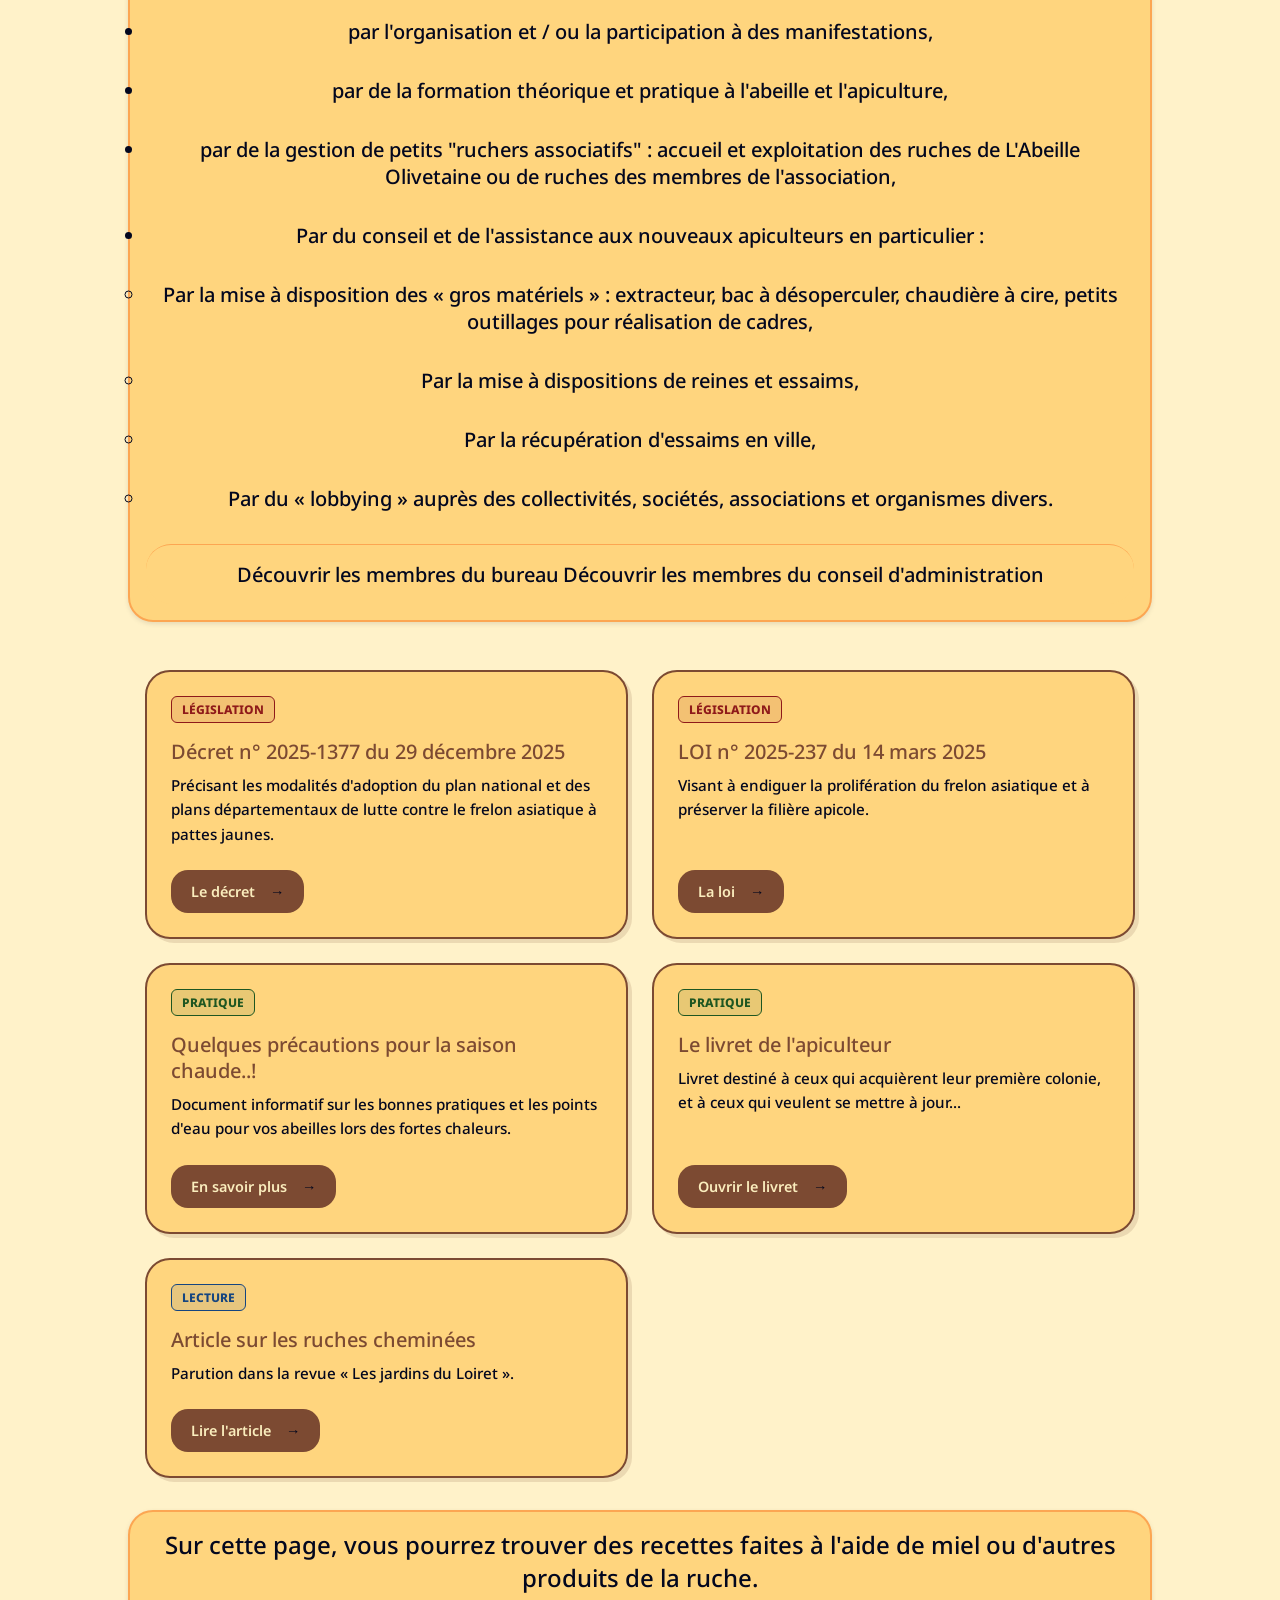
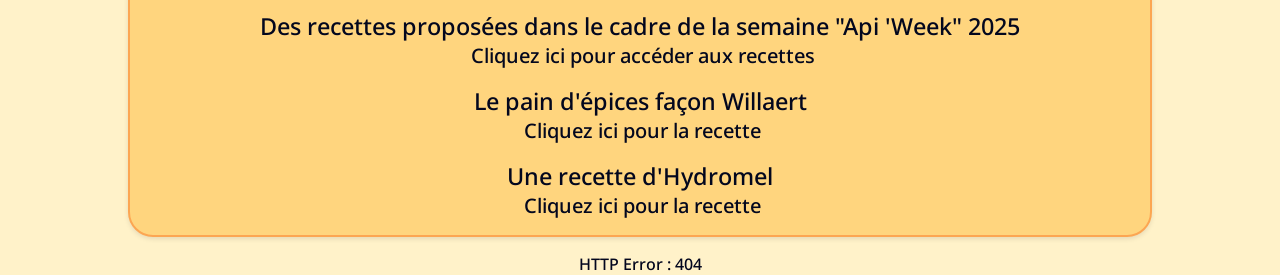
==== commit d936811f: "emergency" ====
--- a/index.html
+++ b/index.html
@@ -1,24 +1,32 @@
 <!doctype html>
 <html lang="fr">
-    <head>
-        <meta charset="UTF-8" />
-        <meta name="viewport" content="width=device-width, initial-scale=1.0" />
-        <title>Abeille Olivetaine</title>
-        <link
-            href="https://fonts.googleapis.com/css2?family=Archivo:ital,wght@0,100..900;1,100..900&family=Noto+Sans:ital,wght@0,100..900;1,100..900&family=Poppins:ital,wght@0,100;0,900&display=swap"
-            rel="stylesheet"
-        />
-        <link rel="stylesheet" href="assets/css/style.css" />
-        <link rel="stylesheet" href="assets/css/news.css" />
-        <script src="assets/js/IncludeHtml.js" defer></script>
-    </head>
-    <body>
-        <include-html source="partials/header.html"></include-html>
+  <head>
+    <meta charset="UTF-8" />
+    <meta name="viewport" content="width=device-width, initial-scale=1.0" />
+    <title>Abeille Olivetaine - temp</title>
+    <link rel="stylesheet" href="assets/css/style.css" />
+    <link rel="stylesheet" href="assets/css/news.css" />
+    <link href="/assets/css/partials/header.css" rel="stylesheet" />
+    <link
+      href="https://fonts.googleapis.com/css2?family=Archivo:ital,wght@0,100..900;1,100..900&family=Noto+Sans:ital,wght@0,100..900;1,100..900&family=Poppins:ital,wght@0,100;0,900&display=swap"
+      rel="stylesheet"
+    />
+    <script src="assets/js/IncludeHtml.js"></script>
+    <script src="assets/js/Burger.js"></script>
+  </head>
+  <body>
+    <div class="overlay-menu-mobile"></div>
 
-        <main>
-            <include-html source="pages/news.html"></include-html>
-        </main>
+    <include-html source="partials/header.html"></include-html>
 
-        <include-html source="partials/footer.html"></include-html>
-    </body>
+    <main>
+      <include-html source="pages/home.html"></include-html>
+      <include-html source="pages/news.html"></include-html>
+      <include-html source="pages/recipes.html"></include-html>
+    </main>
+
+    <footer>
+      <include-html source="partials/footer.html"></include-html>
+    </footer>
+  </body>
 </html>
--- a/assets/css/style.css
+++ b/assets/css/style.css
@@ -1,68 +1,214 @@
 :root {
-    --fx-text-color: #03071e;
-    --fx-text-secondary-color: #faedbd;
-    --fx-background-color-primary: #fff2c9;
-    --fx-background-color-second: #ffffff; /* Cartes blanches pour moderniser */
-    --fx-shadow-box: #b08c5d;
-    --fx-background-color-border: #fca652;
-    --fx-header-color: #7c4a32;
-    --fx-button-colorBack: #7c4a32;
-    --fx-button-hover: #fca652;
-
-    --font-size-xs: 0.75rem;
-    --font-size-s: 1rem;
-    --font-size-m: 1.25rem;
-    --font-size-l: 1.5rem;
-    --font-size-xl: 2rem;
-
-    --spacing-s: 0.5rem;
-    --spacing-m: 1rem;
-    --spacing-l: 1.5rem;
-    --spacing-xl: 2rem;
-
-    --border-radius: 12px;
-    --border-radius-btn: 50px; /* Boutons ovales modernes */
-
-    --gap-s: 0.25rem;
-    --gap-m: 0.75rem;
-    --gap-l: 1rem;
-    --gap-xl: 1.5rem;
+  --fx-text-color: #03071e;
+  --fx-text-secondary-color: #faedbd;
+
+  --fx-background-color-primary: #fff2c9;
+  --fx-background-color-second: #ffd57e;
+  --fx-shadow-box: #b08c5d;
+  --fx-background-color-border: #fca652;
+  --fx-header-color: #7c4a32;
+
+  --fx-button-colorBack: #7c4a32;
+  --fx-button-hover: #fca652;
+  --fx-text-button-color: #faedbd;
+
+  --font-size-xs: 0.75rem;
+  --font-size-s: 1rem;
+  --font-size-m: 1.25rem;
+  --font-size-l: 1.5rem;
+  --font-size-xl: 2rem;
+
+  --spacing-s: 0.5rem;
+  --spacing-m: 1rem;
+  --spacing-l: 1.5rem;
+  --spacing-xl: 2rem;
+
+  --border-radius: 25px;
+  --border-radius-btn: 17px;
+
+  --gap-s: 0.25rem;
+  --gap-m: 0.75rem;
+  --gap-l: 1rem;
+  --gap-xl: 1.5rem;
+}
+
+/* ==========================================================================
+   RESET & GLOBALS
+   ========================================================================== */
+
+html,
+body {
+  overflow-x: hidden;
 }
 
 * {
-    margin: 0;
-    padding: 0;
-    box-sizing: border-box; /* Empêche les éléments de déborder de l'écran */
-    font-family: "Noto Sans", sans-serif;
-    color: var(--fx-text-color);
+  margin: 0;
+  padding: 0;
+  font-family: "Noto Sans", sans-serif;
+  font-weight: 500;
+  color: var(--fx-text-color);
+  box-sizing: border-box;
 }
 
 body {
-    background-color: var(--fx-background-color-primary); /* Fond Crème */
-    min-height: 100vh;
-    display: flex;
-    flex-direction: column;
-    overflow-x: hidden;
-}
-
-main {
-    flex: 1; /* Pousse le footer tout en bas */
-    width: 100%;
-    display: flex;
-    flex-direction: column;
-    align-items: center;
+  display: flex;
+  flex-direction: column;
+  align-items: center;
+  justify-content: center;
+  background: var(--fx-background-color-primary);
+  max-width: 100vw;
+  min-height: 90vh;
 }
 
 h2 {
-    font-size: var(--font-size-l);
-}
+  font-size: var(--font-size-l);
+}
+
+a {
+  text-decoration: none;
+}
+
 hr {
-    margin: 20px 0;
-    border: none;
-    border-top: 2px solid var(--fx-shadow-box);
-}
-
-/* Garde tes autres classes utilitaires (.card, .containerV, etc.) ici si besoin pour la page Home */
+  margin: 20px 0;
+}
+
+/* ==========================================================================
+   LAYOUT CONTAINERS
+   ========================================================================== */
+
+.card {
+  display: flex;
+  flex-direction: column;
+  text-align: center;
+  font-size: var(--font-size-m);
+  gap: var(--gap-l);
+  background: var(--fx-background-color-second);
+  padding: var(--spacing-m);
+  border-radius: var(--border-radius);
+  box-shadow: 0 2px 5px rgba(0, 0, 0, 0.1);
+  border: 2px solid var(--fx-background-color-border);
+  max-width: 80vw;
+  margin: 0 auto var(--spacing-m);
+  align-content: center;
+  min-width: 50vw;
+}
+
+.basic-container {
+  background: var(--fx-background-color-second);
+  padding: var(--spacing-m);
+  border-radius: var(--border-radius);
+  border-top: 1px solid var(--fx-background-color-border);
+}
+
+.containerV {
+  display: flex;
+  flex-direction: column;
+  justify-content: center;
+  gap: var(--gap-l);
+  width: 100%;
+}
+
+.containerH {
+  display: flex;
+  flex-direction: row;
+  justify-content: center;
+  align-items: center;
+  gap: var(--gap-s);
+  width: 100%;
+}
+
+.space-btw {
+  position: relative;
+  display: flex;
+  justify-content: space-between;
+  align-items: center;
+}
+
+.space-btw > h3 {
+  position: absolute;
+  left: 50%;
+  transform: translateX(-50%);
+  margin: 0;
+}
+
+.column-layout {
+  display: flex;
+  flex-direction: column;
+  gap: var(--spacing-m);
+}
+
+/* ==========================================================================
+   BUTTONS
+   ========================================================================== */
+
+button {
+  padding: var(--spacing-m);
+  cursor: pointer;
+  background: var(--fx-button-colorBack);
+  border: none;
+  border-radius: var(--border-radius-btn);
+  margin: var(--spacing-m);
+  transition: all 0.2s ease;
+}
+
+button:hover {
+  /* scale: 1.05; */
+  /* box-shadow: 0 2px 5px rgba(0, 0, 0, 0.1); */
+  background-color: var(--fx-button-hover);
+  transition: all 0.2s ease;
+}
+
+button:active {
+  transform: scale(0.95);
+  transition: all 0.2s ease;
+}
+
+.containerH button {
+  font-size: var(--font-size-m);
+  /* font-weight: 700; */
+  margin: var(--spacing-m);
+}
+
+.containerH .buttonAdd {
+  font-size: var(--font-size-s);
+  padding: var(--spacing-m);
+}
+
+.secondary-btn {
+  background: var(--fx-background-color-border);
+}
+
+/* ==========================================================================
+   TABLES & LISTS
+   ========================================================================== */
+
+table {
+  width: 100%;
+  border-collapse: collapse;
+  margin-top: var(--spacing-s);
+}
+
+th,
+td {
+  border: 1px solid #ddd;
+  /* border-radius: var(--border-radius); */
+  padding: var(--spacing-s);
+  text-align: left;
+  font-size: var(--font-size-s);
+}
+
+thead {
+  background-color: var(--fx-background-color-primary);
+}
+
+li {
+  padding: var(--spacing-m);
+}
+
+/* ==========================================================================
+   HIDDEN
+   ========================================================================== */
+
 .hidden {
-    display: none;
-}
+  display: none;
+}
--- a/assets/css/partials/header.css
+++ b/assets/css/partials/header.css
@@ -0,0 +1,215 @@
+/* =========================================
+   2. HEADER & NAVIGATION
+   ========================================= */
+header {
+  width: 100vw;
+  color: white;
+  display: flex;
+  /* justify-content: space-around; */
+  align-items: center;
+  background-color: var(--fx-header-color);
+  padding: var(--spacing-m) 5%;
+  position: sticky;
+  box-shadow: 0 4px 10px rgba(0, 0, 0, 0.1);
+  z-index: 2;
+}
+
+header h1 {
+  color: white;
+  font-family: "Archivo", sans-serif;
+  font-size: clamp(1.5rem, 6vw, 2.2rem); /* Rétrécit sur petit écran */
+  text-align: center;
+  margin: 0;
+}
+
+nav ul a {
+  display: inline-block;
+}
+
+header > nav > ul > li > a {
+  color: var(--fx-text-secondary-color);
+  text-decoration: none;
+  font-weight: 600;
+  font-size: 0.9rem;
+  padding: 8px 12px;
+  border-radius: 8px;
+  transition: all 0.2s ease;
+  /* color: white;
+  text-decoration: none; */
+}
+
+header nav a:hover {
+  background-color: rgba(255, 255, 255, 0.15);
+  color: white;
+}
+
+nav {
+  display: flex;
+  width: 50%;
+  justify-content: space-between;
+}
+
+nav ul {
+  list-style: none;
+  display: flex;
+  flex-direction: row;
+  justify-content: center;
+  gap: var(--gap-xl);
+  padding-top: var(--spacing-m);
+}
+
+nav a {
+  color: var(--fx-background-color-border);
+  text-decoration: none;
+  font-size: var(--font-size-l);
+  font-weight: bold;
+  padding: 8px 16px;
+  border-radius: 5px;
+  transition: all 0.3s;
+  white-space: nowrap;
+}
+
+nav ul a:hover {
+  background-color: var(--fx-button-hover);
+  color: var(--fx-background-color-primary);
+  transform: scale(1.3);
+}
+
+.burger {
+  display: none;
+}
+.close {
+  display: none;
+}
+
+/* .overlay-menu-mobile {
+  display: none;
+} */
+
+.nav {
+  display: flex;
+  flex-direction: column;
+  width: 50%;
+  justify-content: space-between;
+  position: static;
+  align-items: flex-start;
+  list-style: none;
+  background-color: transparent;
+  transform: none;
+  z-index: 2;
+}
+
+/* Smartphones (moins de 600px) */
+
+@media (max-width: 600px) {
+  header {
+    width: fit-content;
+    padding: var(--spacing-m);
+    position: absolute;
+    top: 15px;
+    right: 15px;
+    margin-left: var(--spacing-m); /* Remplacement de la variable inexistante */
+  }
+
+  nav ul {
+    flex-direction: column;
+    align-items: center;
+    padding: 0;
+    gap: var(--gap-m);
+  }
+
+  nav ul a:hover {
+    transform: scale(1.1);
+  }
+
+  .nav h1 {
+    display: none !important;
+  }
+
+  .nav ul {
+    margin-top: 0 !important;
+    padding-top: 0 !important;
+  }
+
+  .nav {
+    position: fixed;
+    display: flex;
+    flex-direction: column;
+    top: 0;
+    left: 0;
+    height: fit-content;
+    width: 250px;
+    background-color: var(--fx-background-color-second);
+    transform: translateX(-100%);
+    transition: transform 0.3s ease-in-out;
+    z-index: 10000;
+  }
+
+  .nav.open {
+    padding: var(--spacing-m) !important;
+    justify-content: flex-start !important;
+    height: auto !important;
+    margin-left: var(--spacing-m);
+    background-color: var(--fx-background-color-second);
+    display: flex;
+    flex-direction: column;
+    border-radius: 20px;
+    border: 6px double var(--fx-background-color-border);
+    transform: translateX(0);
+    z-index: 10000;
+  }
+
+  .close {
+    cursor: pointer;
+  }
+
+  .close svg {
+    stroke: var(--fx-background-color-border);
+    width: 40px;
+    height: 40px;
+  }
+
+  /* .overlay-menu-mobile.open {
+    display: block !important;
+  } */
+
+  .burger {
+    display: block;
+    cursor: pointer;
+    width: 50px;
+    height: 50px;
+    padding: 5px;
+    z-index: 10001;
+  }
+
+  .burger svg {
+    stroke: var(--fx-background-color-border);
+    margin-top: var(--spacing-s);
+    width: 40px;
+    height: 40px;
+  }
+
+  .close {
+    display: block;
+    cursor: pointer;
+    position: absolute;
+    top: 15px;
+    right: 15px;
+  }
+
+  .close svg {
+    stroke: white;
+    width: 40px;
+    height: 40px;
+  }
+
+  .overlay-menu-mobile {
+    display: none;
+    position: fixed;
+    top: 0;
+    left: 0;
+    width: 100%;
+    height: 100%;
+    z-index: 9999;
+  }
+}
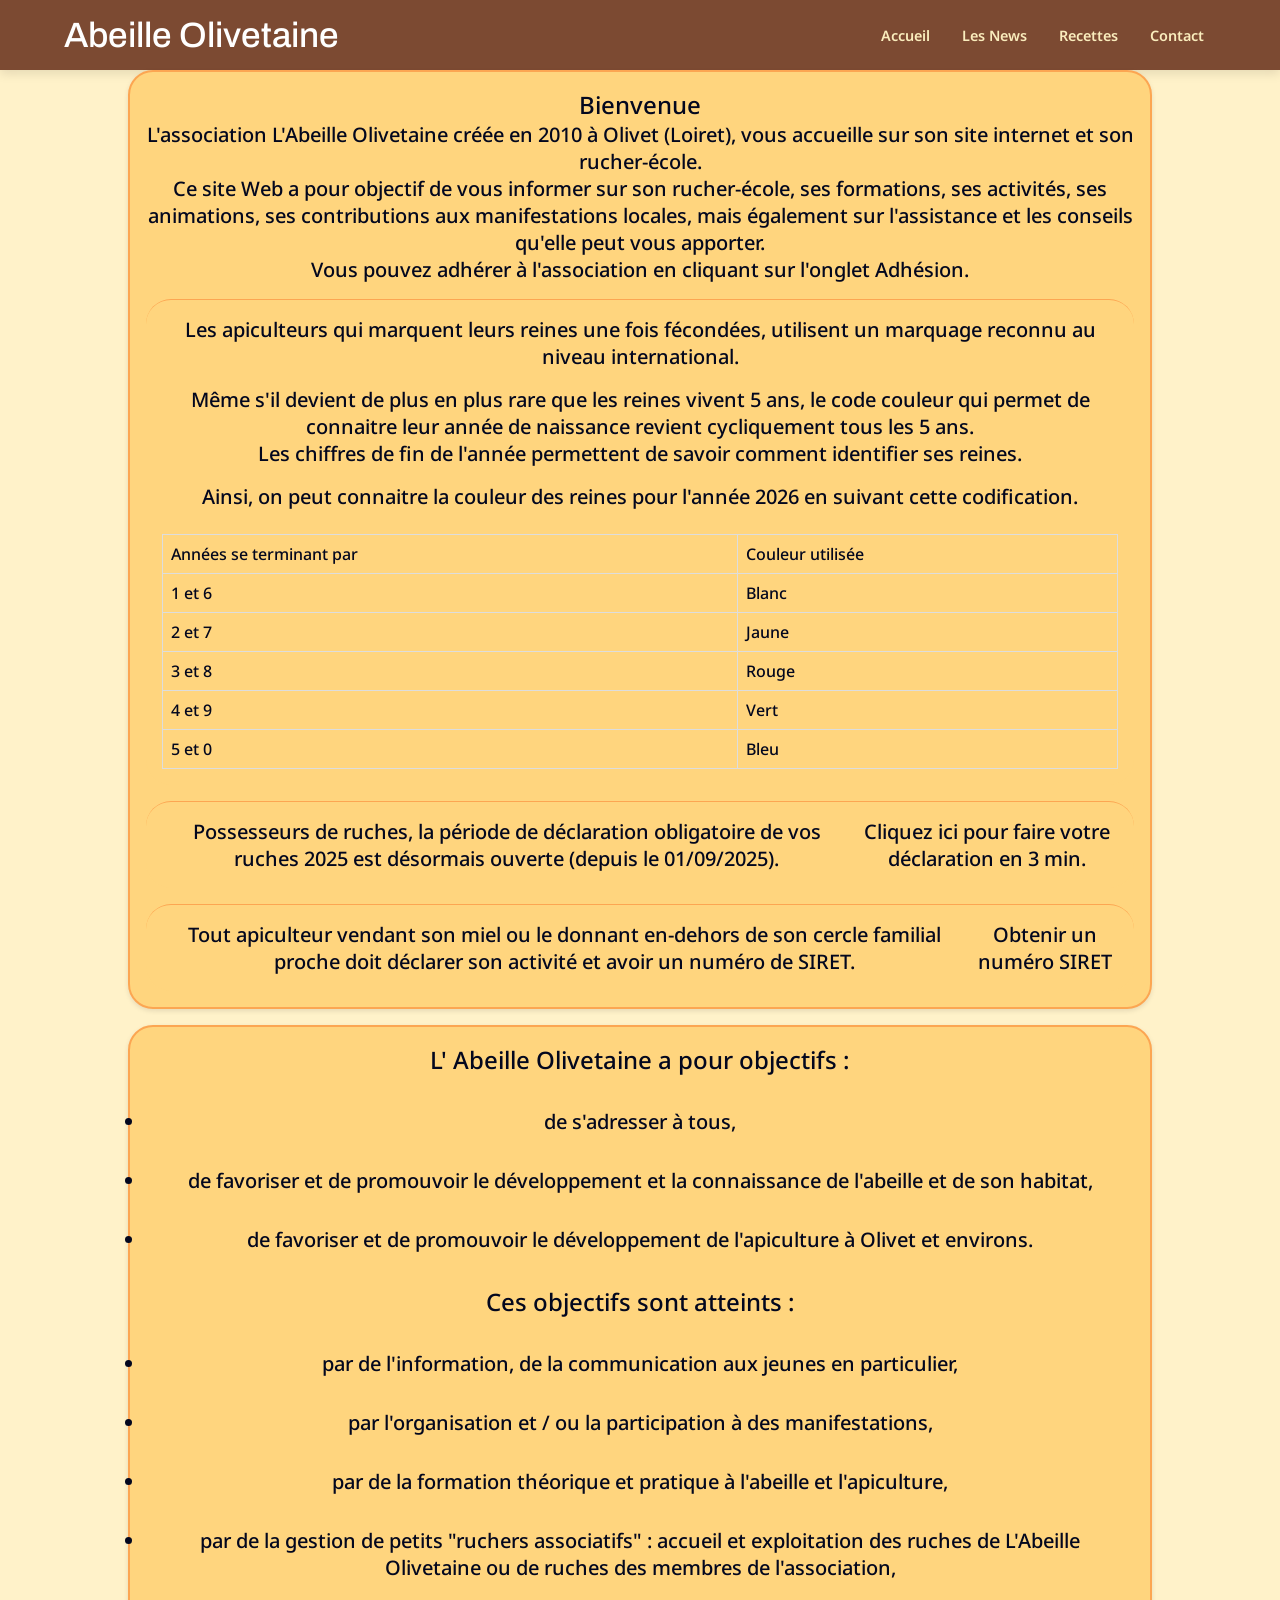
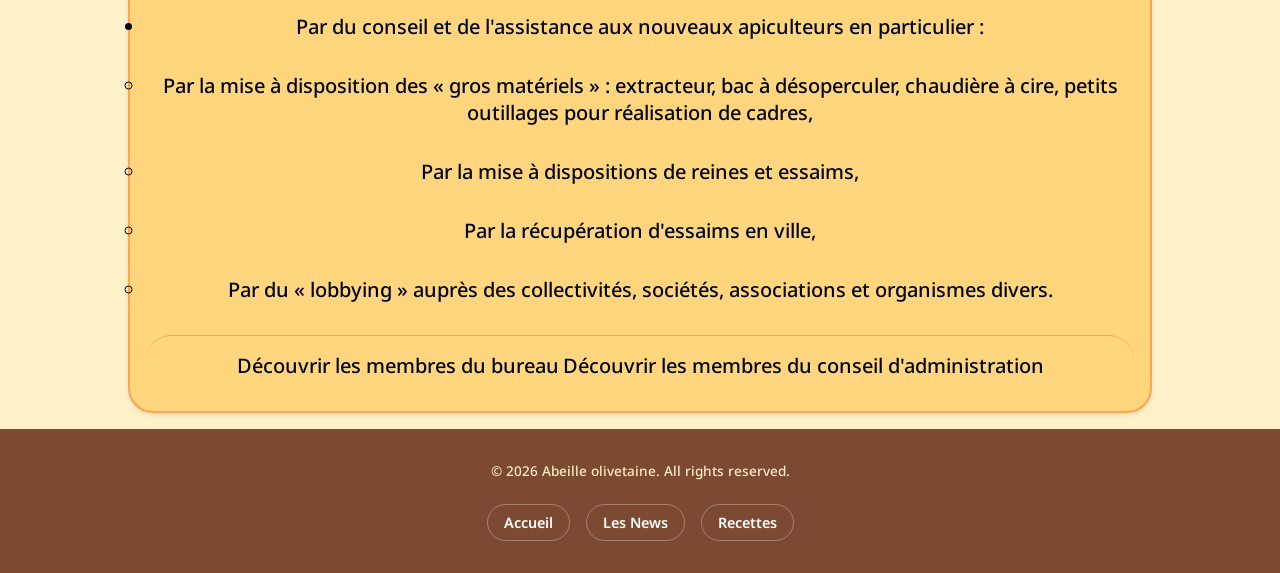
==== commit c82db4df: "Refactor header and footer structure; enhance news and recipes pages with responsive design and dyna" ====
--- a/index.html
+++ b/index.html
@@ -1,32 +1,224 @@
 <!doctype html>
 <html lang="fr">
-  <head>
-    <meta charset="UTF-8" />
-    <meta name="viewport" content="width=device-width, initial-scale=1.0" />
-    <title>Abeille Olivetaine - temp</title>
-    <link rel="stylesheet" href="assets/css/style.css" />
-    <link rel="stylesheet" href="assets/css/news.css" />
-    <link href="/assets/css/partials/header.css" rel="stylesheet" />
-    <link
-      href="https://fonts.googleapis.com/css2?family=Archivo:ital,wght@0,100..900;1,100..900&family=Noto+Sans:ital,wght@0,100..900;1,100..900&family=Poppins:ital,wght@0,100;0,900&display=swap"
-      rel="stylesheet"
-    />
-    <script src="assets/js/IncludeHtml.js"></script>
-    <script src="assets/js/Burger.js"></script>
-  </head>
-  <body>
-    <div class="overlay-menu-mobile"></div>
-
-    <include-html source="partials/header.html"></include-html>
-
-    <main>
-      <include-html source="pages/home.html"></include-html>
-      <include-html source="pages/news.html"></include-html>
-      <include-html source="pages/recipes.html"></include-html>
-    </main>
-
-    <footer>
-      <include-html source="partials/footer.html"></include-html>
-    </footer>
-  </body>
+    <head>
+        <meta charset="UTF-8" />
+        <meta name="viewport" content="width=device-width, initial-scale=1.0" />
+        <title>Abeille Olivetaine</title>
+        <link
+            href="https://fonts.googleapis.com/css2?family=Archivo:ital,wght@0,100..900;1,100..900&family=Noto+Sans:ital,wght@0,100..900;1,100..900&family=Poppins:ital,wght@0,100;0,900&display=swap"
+            rel="stylesheet"
+        />
+
+        <link rel="stylesheet" href="assets/css/style.css" />
+        <link rel="stylesheet" href="assets/css/home.css" />
+    </head>
+    <body>
+        <header>
+            <link rel="stylesheet" href="assets/css/partials/header.css" />
+            <div class="header-top">
+                <h1 id="logo">Abeille Olivetaine</h1>
+                <button id="burger-menu" aria-label="Ouvrir le menu">
+                    <span></span>
+                    <span></span>
+                    <span></span>
+                </button>
+            </div>
+            <nav id="nav">
+                <a href="./index.html">Accueil</a>
+                <a href="./pages/news.html">Les News</a>
+                <a href="./pages/recipes.html">Recettes</a>
+                <a href="#contact">Contact</a>
+            </nav>
+
+            <script>
+                document.addEventListener("html-includes-done", () => {
+                    const burger = document.getElementById("burger-menu");
+                    const nav = document.getElementById("nav");
+
+                    if (burger && nav) {
+                        burger.addEventListener("click", () => {
+                            nav.classList.toggle("open");
+                            burger.classList.toggle("active");
+                        });
+                    }
+                });
+            </script>
+        </header>
+
+        <section class="welcome card">
+            <div class="">
+                <h2>Bienvenue</h2>
+
+                <p>
+                    L'association <span>L'Abeille Olivetaine</span> créée en
+                    2010 à Olivet (Loiret), vous accueille sur son site internet
+                    et son rucher-école.
+                </p>
+
+                <p>
+                    Ce site Web a pour objectif de vous informer sur son
+                    rucher-école, ses formations, ses activités, ses animations,
+                    ses contributions aux manifestations locales, mais également
+                    sur l'assistance et les conseils qu'elle peut vous apporter.
+                </p>
+
+                <p>
+                    Vous pouvez adhérer à l'association en cliquant sur l'onglet
+                    <a href="adhesion.html">Adhésion</a>.
+                </p>
+            </div>
+
+            <div class="basic-container containerV">
+                <p>
+                    Les apiculteurs qui marquent leurs reines une fois
+                    fécondées, utilisent un marquage reconnu au niveau
+                    international.
+                </p>
+                <p>
+                    Même s'il devient de plus en plus rare que les reines vivent
+                    5 ans, le code couleur qui permet de connaitre leur année de
+                    naissance revient cycliquement tous les 5 ans. <br />Les
+                    chiffres de fin de l'année permettent de savoir comment
+                    identifier ses reines.
+                </p>
+                <p>
+                    Ainsi, on peut connaitre la couleur des reines pour l'année
+                    2026 en suivant cette codification.
+                </p>
+
+                <table>
+                    <tr>
+                        <th>Années se terminant par</th>
+                        <th>Couleur utilisée</th>
+                    </tr>
+                    <tr>
+                        <td>1 et 6</td>
+                        <td class="white">Blanc</td>
+                    </tr>
+                    <tr>
+                        <td>2 et 7</td>
+                        <td class="yellow">Jaune</td>
+                    </tr>
+                    <tr>
+                        <td>3 et 8</td>
+                        <td class="red">Rouge</td>
+                    </tr>
+                    <tr>
+                        <td>4 et 9</td>
+                        <td class="green">Vert</td>
+                    </tr>
+                    <tr>
+                        <td>5 et 0</td>
+                        <td class="blue">Bleu</td>
+                    </tr>
+                </table>
+            </div>
+
+            <div class="basic-container containerH">
+                <p>
+                    Possesseurs de ruches, la période de déclaration obligatoire
+                    de vos ruches 2025 est désormais ouverte (depuis le
+                    01/09/2025).
+                </p>
+
+                <p>
+                    <a
+                        href="https://agriculture-portail.6tzen.fr/default/requests/Cerfa13995/"
+                        target="_blank"
+                        >Cliquez ici pour faire votre déclaration en 3 min.</a
+                    >
+                </p>
+            </div>
+
+            <div class="basic-container containerH">
+                <p>
+                    Tout apiculteur vendant son miel ou le donnant en-dehors de
+                    son cercle familial proche doit déclarer son activité et
+                    avoir un numéro de SIRET.
+                </p>
+                <p>
+                    <a href="https://procedures.inpi.fr/?/"
+                        >Obtenir un numéro SIRET</a
+                    >
+                </p>
+            </div>
+        </section>
+
+        <section class="introduction card">
+            <h2>L' Abeille Olivetaine a pour objectifs :</h2>
+            <ul>
+                <li>de s'adresser à tous,</li>
+                <li>
+                    de favoriser et de promouvoir le développement et la
+                    connaissance de l'abeille et de son habitat,
+                </li>
+                <li>
+                    de favoriser et de promouvoir le développement de
+                    l'apiculture à Olivet et environs.
+                </li>
+            </ul>
+            <h2>Ces objectifs sont atteints :</h2>
+            <ul>
+                <li>
+                    par de l'information, de la communication aux jeunes en
+                    particulier,
+                </li>
+                <li>
+                    par l'organisation et / ou la participation à des
+                    manifestations,
+                </li>
+                <li>
+                    par de la formation théorique et pratique à l'abeille et
+                    l'apiculture,
+                </li>
+                <li>
+                    par de la gestion de petits "ruchers associatifs" : accueil
+                    et exploitation des ruches de L'Abeille Olivetaine ou de
+                    ruches des membres de l'association,
+                </li>
+                <li>
+                    Par du conseil et de l'assistance aux nouveaux apiculteurs
+                    en particulier :
+                </li>
+                <ul>
+                    <li>
+                        Par la mise à disposition des « gros matériels » :
+                        extracteur, bac à désoperculer, chaudière à cire, petits
+                        outillages pour réalisation de cadres,
+                    </li>
+                    <li>Par la mise à dispositions de reines et essaims,</li>
+                    <li>Par la récupération d'essaims en ville,</li>
+                    <li>
+                        Par du « lobbying » auprès des collectivités, sociétés,
+                        associations et organismes divers.
+                    </li>
+                </ul>
+            </ul>
+
+            <div class="basic-container containerH">
+                <p>
+                    <a
+                        href="https://www.abeille-olivetaine.fr/page/2638170-bureau"
+                        >Découvrir les membres du bureau</a
+                    >
+                </p>
+                <p>
+                    <a
+                        href="https://www.abeille-olivetaine.fr/page/2638173-conseil-d-administration"
+                        >Découvrir les membres du conseil d'administration</a
+                    >
+                </p>
+            </div>
+        </section>
+
+        <footer>
+            <link rel="stylesheet" href="assets/css/partials/footer.css" />
+            <p>&copy; 2026 Abeille olivetaine. All rights reserved.</p>
+            <div>
+                <a href="./index.html">Accueil</a>
+                <a href="./pages/news.html">Les News</a>
+                <a href="./pages/recipes.html">Recettes</a>
+            </div>
+        </footer>
+    </body>
 </html>
--- a/assets/css/partials/header.css
+++ b/assets/css/partials/header.css
@@ -1,215 +1,101 @@
-/* =========================================
-   2. HEADER & NAVIGATION
-   ========================================= */
 header {
-  width: 100vw;
-  color: white;
-  display: flex;
-  /* justify-content: space-around; */
-  align-items: center;
-  background-color: var(--fx-header-color);
-  padding: var(--spacing-m) 5%;
-  position: sticky;
-  box-shadow: 0 4px 10px rgba(0, 0, 0, 0.1);
-  z-index: 2;
+    background-color: var(--fx-header-color);
+    width: 100%;
+    padding: var(--spacing-m) 5%;
+    display: flex;
+    flex-direction: column;
+    box-shadow: 0 4px 10px rgba(0, 0, 0, 0.1);
+}
+
+.header-top {
+    display: flex;
+    justify-content: space-between;
+    align-items: center;
+    width: 100%;
 }
 
 header h1 {
-  color: white;
-  font-family: "Archivo", sans-serif;
-  font-size: clamp(1.5rem, 6vw, 2.2rem); /* Rétrécit sur petit écran */
-  text-align: center;
-  margin: 0;
+    color: white;
+    font-family: "Archivo", sans-serif;
+    font-size: clamp(1.5rem, 6vw, 2.2rem);
+    margin: 0;
 }
 
-nav ul a {
-  display: inline-block;
+/* --- Style du Bouton Burger --- */
+#burger-menu {
+    display: flex;
+    flex-direction: column;
+    justify-content: space-around;
+    width: 30px;
+    height: 25px;
+    background: transparent;
+    border: none;
+    cursor: pointer;
+    padding: 0;
 }
 
-header > nav > ul > li > a {
-  color: var(--fx-text-secondary-color);
-  text-decoration: none;
-  font-weight: 600;
-  font-size: 0.9rem;
-  padding: 8px 12px;
-  border-radius: 8px;
-  transition: all 0.2s ease;
-  /* color: white;
-  text-decoration: none; */
+#burger-menu span {
+    width: 100%;
+    height: 3px;
+    background-color: var(--fx-text-secondary-color);
+    border-radius: 3px;
+    transition: all 0.3s linear;
+}
+
+/* --- Menu de Navigation Mobile (Masqué par défaut) --- */
+header nav {
+    display: none; /* Masqué */
+    flex-direction: column;
+    width: 100%;
+    margin-top: var(--spacing-m);
+    gap: var(--spacing-s);
+    text-align: center;
+}
+
+header nav.open {
+    display: flex; /* Affiché via JS */
+}
+
+header nav a {
+    color: var(--fx-text-secondary-color);
+    text-decoration: none;
+    font-weight: 600;
+    font-size: 1.1rem;
+    padding: 12px;
+    border-radius: 8px;
+    transition: all 0.2s ease;
 }
 
 header nav a:hover {
-  background-color: rgba(255, 255, 255, 0.15);
-  color: white;
+    background-color: rgba(255, 255, 255, 0.15);
+    color: white;
 }
 
-nav {
-  display: flex;
-  width: 50%;
-  justify-content: space-between;
+/* --- Responsive Ordinateur (> 768px) --- */
+@media (min-width: 768px) {
+    header {
+        flex-direction: row;
+        justify-content: space-between;
+        align-items: center;
+    }
+
+    .header-top {
+        width: auto;
+    }
+
+    #burger-menu {
+        display: none; /* On cache le burger sur PC */
+    }
+
+    header nav {
+        display: flex; /* On force l'affichage du menu */
+        flex-direction: row;
+        width: auto;
+        margin-top: 0;
+    }
+
+    header nav a {
+        font-size: 0.9rem;
+        padding: 8px 12px;
+    }
 }
-
-nav ul {
-  list-style: none;
-  display: flex;
-  flex-direction: row;
-  justify-content: center;
-  gap: var(--gap-xl);
-  padding-top: var(--spacing-m);
-}
-
-nav a {
-  color: var(--fx-background-color-border);
-  text-decoration: none;
-  font-size: var(--font-size-l);
-  font-weight: bold;
-  padding: 8px 16px;
-  border-radius: 5px;
-  transition: all 0.3s;
-  white-space: nowrap;
-}
-
-nav ul a:hover {
-  background-color: var(--fx-button-hover);
-  color: var(--fx-background-color-primary);
-  transform: scale(1.3);
-}
-
-.burger {
-  display: none;
-}
-.close {
-  display: none;
-}
-
-/* .overlay-menu-mobile {
-  display: none;
-} */
-
-.nav {
-  display: flex;
-  flex-direction: column;
-  width: 50%;
-  justify-content: space-between;
-  position: static;
-  align-items: flex-start;
-  list-style: none;
-  background-color: transparent;
-  transform: none;
-  z-index: 2;
-}
-
-/* Smartphones (moins de 600px) */
-
-@media (max-width: 600px) {
-  header {
-    width: fit-content;
-    padding: var(--spacing-m);
-    position: absolute;
-    top: 15px;
-    right: 15px;
-    margin-left: var(--spacing-m); /* Remplacement de la variable inexistante */
-  }
-
-  nav ul {
-    flex-direction: column;
-    align-items: center;
-    padding: 0;
-    gap: var(--gap-m);
-  }
-
-  nav ul a:hover {
-    transform: scale(1.1);
-  }
-
-  .nav h1 {
-    display: none !important;
-  }
-
-  .nav ul {
-    margin-top: 0 !important;
-    padding-top: 0 !important;
-  }
-
-  .nav {
-    position: fixed;
-    display: flex;
-    flex-direction: column;
-    top: 0;
-    left: 0;
-    height: fit-content;
-    width: 250px;
-    background-color: var(--fx-background-color-second);
-    transform: translateX(-100%);
-    transition: transform 0.3s ease-in-out;
-    z-index: 10000;
-  }
-
-  .nav.open {
-    padding: var(--spacing-m) !important;
-    justify-content: flex-start !important;
-    height: auto !important;
-    margin-left: var(--spacing-m);
-    background-color: var(--fx-background-color-second);
-    display: flex;
-    flex-direction: column;
-    border-radius: 20px;
-    border: 6px double var(--fx-background-color-border);
-    transform: translateX(0);
-    z-index: 10000;
-  }
-
-  .close {
-    cursor: pointer;
-  }
-
-  .close svg {
-    stroke: var(--fx-background-color-border);
-    width: 40px;
-    height: 40px;
-  }
-
-  /* .overlay-menu-mobile.open {
-    display: block !important;
-  } */
-
-  .burger {
-    display: block;
-    cursor: pointer;
-    width: 50px;
-    height: 50px;
-    padding: 5px;
-    z-index: 10001;
-  }
-
-  .burger svg {
-    stroke: var(--fx-background-color-border);
-    margin-top: var(--spacing-s);
-    width: 40px;
-    height: 40px;
-  }
-
-  .close {
-    display: block;
-    cursor: pointer;
-    position: absolute;
-    top: 15px;
-    right: 15px;
-  }
-
-  .close svg {
-    stroke: white;
-    width: 40px;
-    height: 40px;
-  }
-
-  .overlay-menu-mobile {
-    display: none;
-    position: fixed;
-    top: 0;
-    left: 0;
-    width: 100%;
-    height: 100%;
-    z-index: 9999;
-  }
-}
--- a/assets/css/partials/footer.css
+++ b/assets/css/partials/footer.css
@@ -0,0 +1,39 @@
+footer {
+    background-color: var(--fx-header-color);
+    width: 100%;
+    padding: var(--spacing-xl) 5%;
+    margin-top: auto;
+    display: flex;
+    flex-direction: column;
+    align-items: center;
+    gap: var(--spacing-l);
+    text-align: center;
+}
+
+footer p {
+    color: var(--fx-text-secondary-color);
+    font-size: 0.85rem;
+}
+
+footer div {
+    display: flex;
+    flex-wrap: wrap;
+    justify-content: center;
+    gap: var(--spacing-m);
+}
+
+footer div a {
+    color: white;
+    text-decoration: none;
+    font-size: 0.9rem;
+    font-weight: 600;
+    padding: 8px 16px;
+    border: 1px solid rgba(255, 255, 255, 0.3);
+    border-radius: 50px;
+    transition: all 0.2s ease;
+}
+
+footer div a:hover {
+    background-color: white;
+    color: var(--fx-header-color);
+}
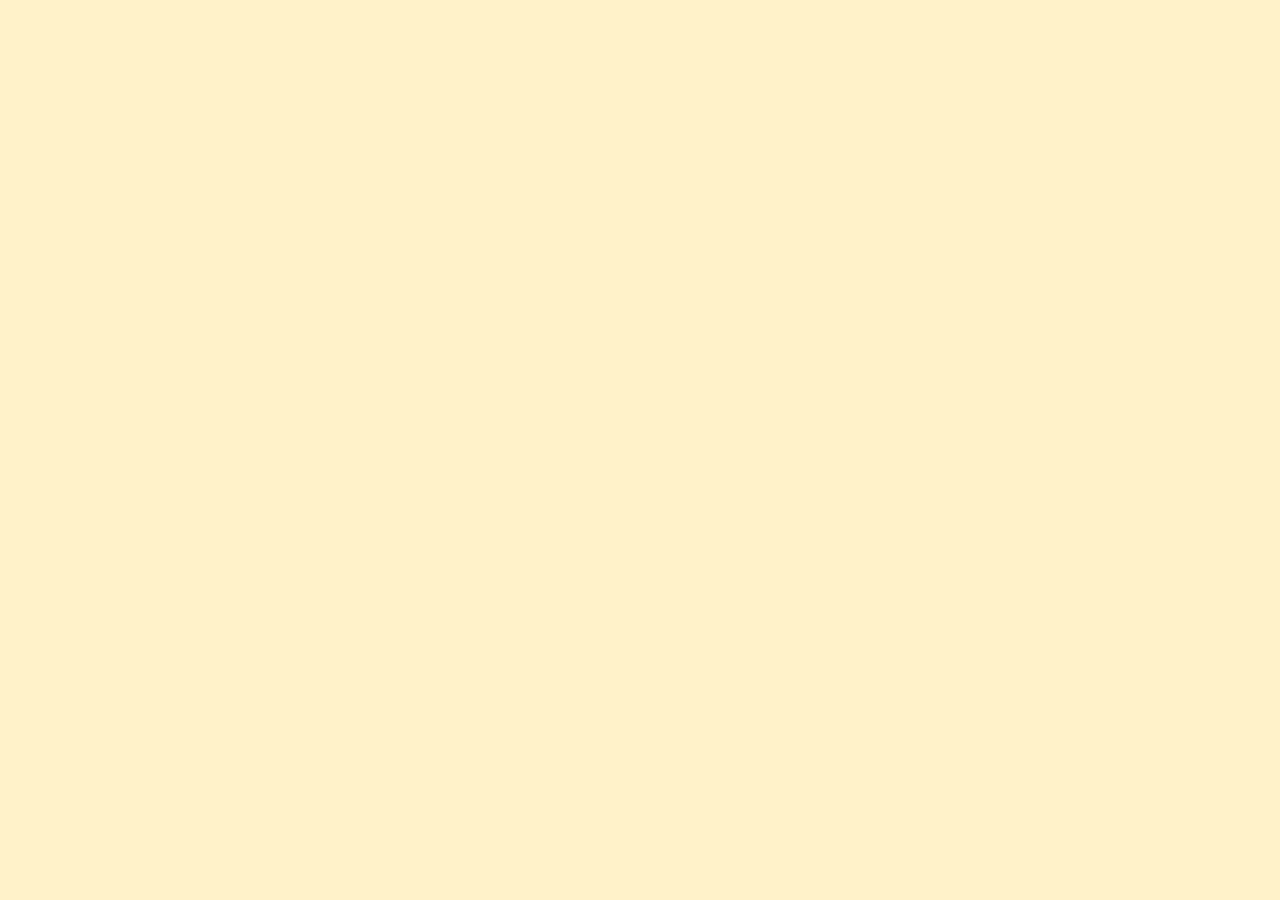
==== commit 3076e324: "on va mourir" ====
--- a/index.html
+++ b/index.html
@@ -1,224 +1,32 @@
 <!doctype html>
 <html lang="fr">
-    <head>
-        <meta charset="UTF-8" />
-        <meta name="viewport" content="width=device-width, initial-scale=1.0" />
-        <title>Abeille Olivetaine</title>
-        <link
-            href="https://fonts.googleapis.com/css2?family=Archivo:ital,wght@0,100..900;1,100..900&family=Noto+Sans:ital,wght@0,100..900;1,100..900&family=Poppins:ital,wght@0,100;0,900&display=swap"
-            rel="stylesheet"
-        />
+  <head>
+    <meta charset="UTF-8" />
+    <meta name="viewport" content="width=device-width, initial-scale=1.0" />
+    <title>Abeille Olivetaine - temp</title>
+    <link rel="stylesheet" href="assets/css/style.css" />
+    <link rel="stylesheet" href="assets/css/news.css" />
+    <link href="/assets/css/partials/header.css" rel="stylesheet" />
+    <link
+      href="https://fonts.googleapis.com/css2?family=Archivo:ital,wght@0,100..900;1,100..900&family=Noto+Sans:ital,wght@0,100..900;1,100..900&family=Poppins:ital,wght@0,100;0,900&display=swap"
+      rel="stylesheet"
+    />
+    <script src="assets/js/IncludeHtml.js"></script>
+    <script src="assets/js/Burger.js"></script>
+  </head>
+  <body>
+    <div class="overlay-menu-mobile"></div>
 
-        <link rel="stylesheet" href="assets/css/style.css" />
-        <link rel="stylesheet" href="assets/css/home.css" />
-    </head>
-    <body>
-        <header>
-            <link rel="stylesheet" href="assets/css/partials/header.css" />
-            <div class="header-top">
-                <h1 id="logo">Abeille Olivetaine</h1>
-                <button id="burger-menu" aria-label="Ouvrir le menu">
-                    <span></span>
-                    <span></span>
-                    <span></span>
-                </button>
-            </div>
-            <nav id="nav">
-                <a href="./index.html">Accueil</a>
-                <a href="./pages/news.html">Les News</a>
-                <a href="./pages/recipes.html">Recettes</a>
-                <a href="#contact">Contact</a>
-            </nav>
+    <include-html source="partials/header.html"></include-html>
 
-            <script>
-                document.addEventListener("html-includes-done", () => {
-                    const burger = document.getElementById("burger-menu");
-                    const nav = document.getElementById("nav");
+    <main>
+      <include-html source="pages/home.html"></include-html>
+      <include-html source="pages/news.html"></include-html>
+      <include-html source="pages/recipes.html"></include-html>
+    </main>
 
-                    if (burger && nav) {
-                        burger.addEventListener("click", () => {
-                            nav.classList.toggle("open");
-                            burger.classList.toggle("active");
-                        });
-                    }
-                });
-            </script>
-        </header>
-
-        <section class="welcome card">
-            <div class="">
-                <h2>Bienvenue</h2>
-
-                <p>
-                    L'association <span>L'Abeille Olivetaine</span> créée en
-                    2010 à Olivet (Loiret), vous accueille sur son site internet
-                    et son rucher-école.
-                </p>
-
-                <p>
-                    Ce site Web a pour objectif de vous informer sur son
-                    rucher-école, ses formations, ses activités, ses animations,
-                    ses contributions aux manifestations locales, mais également
-                    sur l'assistance et les conseils qu'elle peut vous apporter.
-                </p>
-
-                <p>
-                    Vous pouvez adhérer à l'association en cliquant sur l'onglet
-                    <a href="adhesion.html">Adhésion</a>.
-                </p>
-            </div>
-
-            <div class="basic-container containerV">
-                <p>
-                    Les apiculteurs qui marquent leurs reines une fois
-                    fécondées, utilisent un marquage reconnu au niveau
-                    international.
-                </p>
-                <p>
-                    Même s'il devient de plus en plus rare que les reines vivent
-                    5 ans, le code couleur qui permet de connaitre leur année de
-                    naissance revient cycliquement tous les 5 ans. <br />Les
-                    chiffres de fin de l'année permettent de savoir comment
-                    identifier ses reines.
-                </p>
-                <p>
-                    Ainsi, on peut connaitre la couleur des reines pour l'année
-                    2026 en suivant cette codification.
-                </p>
-
-                <table>
-                    <tr>
-                        <th>Années se terminant par</th>
-                        <th>Couleur utilisée</th>
-                    </tr>
-                    <tr>
-                        <td>1 et 6</td>
-                        <td class="white">Blanc</td>
-                    </tr>
-                    <tr>
-                        <td>2 et 7</td>
-                        <td class="yellow">Jaune</td>
-                    </tr>
-                    <tr>
-                        <td>3 et 8</td>
-                        <td class="red">Rouge</td>
-                    </tr>
-                    <tr>
-                        <td>4 et 9</td>
-                        <td class="green">Vert</td>
-                    </tr>
-                    <tr>
-                        <td>5 et 0</td>
-                        <td class="blue">Bleu</td>
-                    </tr>
-                </table>
-            </div>
-
-            <div class="basic-container containerH">
-                <p>
-                    Possesseurs de ruches, la période de déclaration obligatoire
-                    de vos ruches 2025 est désormais ouverte (depuis le
-                    01/09/2025).
-                </p>
-
-                <p>
-                    <a
-                        href="https://agriculture-portail.6tzen.fr/default/requests/Cerfa13995/"
-                        target="_blank"
-                        >Cliquez ici pour faire votre déclaration en 3 min.</a
-                    >
-                </p>
-            </div>
-
-            <div class="basic-container containerH">
-                <p>
-                    Tout apiculteur vendant son miel ou le donnant en-dehors de
-                    son cercle familial proche doit déclarer son activité et
-                    avoir un numéro de SIRET.
-                </p>
-                <p>
-                    <a href="https://procedures.inpi.fr/?/"
-                        >Obtenir un numéro SIRET</a
-                    >
-                </p>
-            </div>
-        </section>
-
-        <section class="introduction card">
-            <h2>L' Abeille Olivetaine a pour objectifs :</h2>
-            <ul>
-                <li>de s'adresser à tous,</li>
-                <li>
-                    de favoriser et de promouvoir le développement et la
-                    connaissance de l'abeille et de son habitat,
-                </li>
-                <li>
-                    de favoriser et de promouvoir le développement de
-                    l'apiculture à Olivet et environs.
-                </li>
-            </ul>
-            <h2>Ces objectifs sont atteints :</h2>
-            <ul>
-                <li>
-                    par de l'information, de la communication aux jeunes en
-                    particulier,
-                </li>
-                <li>
-                    par l'organisation et / ou la participation à des
-                    manifestations,
-                </li>
-                <li>
-                    par de la formation théorique et pratique à l'abeille et
-                    l'apiculture,
-                </li>
-                <li>
-                    par de la gestion de petits "ruchers associatifs" : accueil
-                    et exploitation des ruches de L'Abeille Olivetaine ou de
-                    ruches des membres de l'association,
-                </li>
-                <li>
-                    Par du conseil et de l'assistance aux nouveaux apiculteurs
-                    en particulier :
-                </li>
-                <ul>
-                    <li>
-                        Par la mise à disposition des « gros matériels » :
-                        extracteur, bac à désoperculer, chaudière à cire, petits
-                        outillages pour réalisation de cadres,
-                    </li>
-                    <li>Par la mise à dispositions de reines et essaims,</li>
-                    <li>Par la récupération d'essaims en ville,</li>
-                    <li>
-                        Par du « lobbying » auprès des collectivités, sociétés,
-                        associations et organismes divers.
-                    </li>
-                </ul>
-            </ul>
-
-            <div class="basic-container containerH">
-                <p>
-                    <a
-                        href="https://www.abeille-olivetaine.fr/page/2638170-bureau"
-                        >Découvrir les membres du bureau</a
-                    >
-                </p>
-                <p>
-                    <a
-                        href="https://www.abeille-olivetaine.fr/page/2638173-conseil-d-administration"
-                        >Découvrir les membres du conseil d'administration</a
-                    >
-                </p>
-            </div>
-        </section>
-
-        <footer>
-            <link rel="stylesheet" href="assets/css/partials/footer.css" />
-            <p>&copy; 2026 Abeille olivetaine. All rights reserved.</p>
-            <div>
-                <a href="./index.html">Accueil</a>
-                <a href="./pages/news.html">Les News</a>
-                <a href="./pages/recipes.html">Recettes</a>
-            </div>
-        </footer>
-    </body>
-</html>
+    <footer>
+      <include-html source="partials/footer.html"></include-html>
+    </footer>
+  </body>
+</html>
--- a/assets/css/style.css
+++ b/assets/css/style.css
@@ -211,4 +211,4 @@
 
 .hidden {
   display: none;
-}
+}
--- a/assets/css/news.css
+++ b/assets/css/news.css
@@ -0,0 +1,122 @@
+.news-section {
+    width: 100%;
+    max-width: 1100px;
+    padding: var(--spacing-xl) 5%;
+}
+
+.news-header {
+    text-align: left;
+    margin-bottom: var(--spacing-xl);
+    border-left: 6px solid var(--fx-header-color);
+    padding-left: 1rem;
+}
+
+.mega-title {
+    font-family: "Archivo", sans-serif;
+    font-size: clamp(2rem, 8vw, 3.5rem);
+    color: var(--fx-header-color);
+    margin-bottom: 0.5rem;
+    line-height: 1.1;
+}
+
+.news-header p {
+    color: var(--fx-header-color);
+    font-size: var(--font-size-m);
+    font-weight: 600;
+}
+
+/* GRILLE STRICTEMENT 1 COLONNE PAR DÉFAUT (MOBILE) */
+.news-wrap {
+    display: grid;
+    grid-template-columns: 1fr;
+    gap: var(--spacing-l);
+    width: 100%;
+}
+
+.news-card {
+    background-color: var(--fx-background-color-second);
+    border: 2px solid var(--fx-header-color);
+    border-radius: var(--border-radius);
+    padding: var(--spacing-l);
+    display: flex;
+    flex-direction: column;
+    align-items: flex-start;
+    box-shadow: 4px 4px 0px rgba(124, 74, 50, 0.15);
+    transition: transform 0.2s ease;
+}
+
+.news-card:hover {
+    transform: translate(-3px, -3px);
+    box-shadow: 7px 7px 0px var(--fx-header-color);
+}
+
+.news-badge {
+    font-size: 0.75rem;
+    font-weight: 800;
+    text-transform: uppercase;
+    padding: 4px 10px;
+    border-radius: 6px;
+    margin-bottom: var(--spacing-m);
+    border: 1px solid currentColor;
+}
+.legislation {
+    color: #8e1a1a;
+    background-color: rgba(142, 26, 26, 0.1);
+}
+.pratique {
+    color: #1e5621;
+    background-color: rgba(30, 86, 33, 0.1);
+}
+.lecture {
+    color: #154580;
+    background-color: rgba(21, 69, 128, 0.1);
+}
+
+.news-title {
+    font-size: var(--font-size-m);
+    color: var(--fx-header-color);
+    margin-bottom: var(--spacing-s);
+    line-height: 1.3;
+}
+
+.news-desc {
+    font-size: 0.95rem;
+    color: var(--fx-text-color);
+    line-height: 1.6;
+    margin-bottom: var(--spacing-l);
+    flex-grow: 1;
+}
+
+.news-action {
+    display: flex;
+    align-items: center;
+    justify-content: space-between;
+    width: 100%; /* Prend toute la largeur sur mobile pour les gros pouces */
+    background-color: var(--fx-header-color);
+    color: var(--fx-text-secondary-color);
+    text-decoration: none;
+    padding: 12px 20px;
+    border-radius: var(--border-radius-btn);
+    font-weight: 600;
+    font-size: 0.9rem;
+    transition: background-color 0.2s;
+}
+
+.news-action:hover {
+    background-color: var(
+        --fx-button-hover
+    ); /* Couleur de la DA (ex: #fca652) */
+    color: var(--fx-text-color); /* Texte foncé pour la lisibilité */
+    transform: scale(1.02); /* Petit bonus de dynamisme au clic */
+}
+
+/* Tablette et Desktop (2 colonnes) */
+@media (min-width: 768px) {
+    .news-wrap {
+        grid-template-columns: repeat(2, 1fr);
+    }
+    .news-action {
+        width: auto;
+        gap: 15px;
+    }
+}
--- a/assets/css/partials/header.css
+++ b/assets/css/partials/header.css
@@ -1,101 +1,215 @@
+/* =========================================
+   2. HEADER & NAVIGATION
+   ========================================= */
 header {
-    background-color: var(--fx-header-color);
-    width: 100%;
-    padding: var(--spacing-m) 5%;
+  width: 100vw;
+  color: white;
+  display: flex;
+  /* justify-content: space-around; */
+  align-items: center;
+  background-color: var(--fx-header-color);
+  padding: var(--spacing-m) 5%;
+  position: sticky;
+  box-shadow: 0 4px 10px rgba(0, 0, 0, 0.1);
+  z-index: 2;
+}
+
+header h1 {
+  color: white;
+  font-family: "Archivo", sans-serif;
+  font-size: clamp(1.5rem, 6vw, 2.2rem); /* Rétrécit sur petit écran */
+  text-align: center;
+  margin: 0;
+}
+
+nav ul a {
+  display: inline-block;
+}
+
+header > nav > ul > li > a {
+  color: var(--fx-text-secondary-color);
+  text-decoration: none;
+  font-weight: 600;
+  font-size: 0.9rem;
+  padding: 8px 12px;
+  border-radius: 8px;
+  transition: all 0.2s ease;
+  /* color: white;
+  text-decoration: none; */
+}
+
+header nav a:hover {
+  background-color: rgba(255, 255, 255, 0.15);
+  color: white;
+}
+
+nav {
+  display: flex;
+  width: 50%;
+  justify-content: space-between;
+}
+
+nav ul {
+  list-style: none;
+  display: flex;
+  flex-direction: row;
+  justify-content: center;
+  gap: var(--gap-xl);
+  padding-top: var(--spacing-m);
+}
+
+nav a {
+  color: var(--fx-background-color-border);
+  text-decoration: none;
+  font-size: var(--font-size-l);
+  font-weight: bold;
+  padding: 8px 16px;
+  border-radius: 5px;
+  transition: all 0.3s;
+  white-space: nowrap;
+}
+
+nav ul a:hover {
+  background-color: var(--fx-button-hover);
+  color: var(--fx-background-color-primary);
+  transform: scale(1.3);
+}
+
+.burger {
+  display: none;
+}
+.close {
+  display: none;
+}
+
+/* .overlay-menu-mobile {
+  display: none;
+} */
+
+.nav {
+  display: flex;
+  flex-direction: column;
+  width: 50%;
+  justify-content: space-between;
+  position: static;
+  align-items: flex-start;
+  list-style: none;
+  background-color: transparent;
+  transform: none;
+  z-index: 2;
+}
+
+/* Smartphones (moins de 600px) */
+
+@media (max-width: 600px) {
+  header {
+    width: fit-content;
+    padding: var(--spacing-m);
+    position: absolute;
+    top: 15px;
+    right: 15px;
+    margin-left: var(--spacing-m); /* Remplacement de la variable inexistante */
+  }
+
+  nav ul {
+    flex-direction: column;
+    align-items: center;
+    padding: 0;
+    gap: var(--gap-m);
+  }
+
+  nav ul a:hover {
+    transform: scale(1.1);
+  }
+
+  .nav h1 {
+    display: none !important;
+  }
+
+  .nav ul {
+    margin-top: 0 !important;
+    padding-top: 0 !important;
+  }
+
+  .nav {
+    position: fixed;
     display: flex;
     flex-direction: column;
-    box-shadow: 0 4px 10px rgba(0, 0, 0, 0.1);
-}
-
-.header-top {
-    display: flex;
-    justify-content: space-between;
-    align-items: center;
-    width: 100%;
-}
-
-header h1 {
-    color: white;
-    font-family: "Archivo", sans-serif;
-    font-size: clamp(1.5rem, 6vw, 2.2rem);
-    margin: 0;
-}
-
-/* --- Style du Bouton Burger --- */
-#burger-menu {
+    top: 0;
+    left: 0;
+    height: fit-content;
+    width: 250px;
+    background-color: var(--fx-background-color-second);
+    transform: translateX(-100%);
+    transition: transform 0.3s ease-in-out;
+    z-index: 10000;
+  }
+
+  .nav.open {
+    padding: var(--spacing-m) !important;
+    justify-content: flex-start !important;
+    height: auto !important;
+    margin-left: var(--spacing-m);
+    background-color: var(--fx-background-color-second);
     display: flex;
     flex-direction: column;
-    justify-content: space-around;
-    width: 30px;
-    height: 25px;
-    background: transparent;
-    border: none;
+    border-radius: 20px;
+    border: 6px double var(--fx-background-color-border);
+    transform: translateX(0);
+    z-index: 10000;
+  }
+
+  .close {
     cursor: pointer;
-    padding: 0;
-}
-
-#burger-menu span {
+  }
+
+  .close svg {
+    stroke: var(--fx-background-color-border);
+    width: 40px;
+    height: 40px;
+  }
+
+  /* .overlay-menu-mobile.open {
+    display: block !important;
+  } */
+
+  .burger {
+    display: block;
+    cursor: pointer;
+    width: 50px;
+    height: 50px;
+    padding: 5px;
+    z-index: 10001;
+  }
+
+  .burger svg {
+    stroke: var(--fx-background-color-border);
+    margin-top: var(--spacing-s);
+    width: 40px;
+    height: 40px;
+  }
+
+  .close {
+    display: block;
+    cursor: pointer;
+    position: absolute;
+    top: 15px;
+    right: 15px;
+  }
+
+  .close svg {
+    stroke: white;
+    width: 40px;
+    height: 40px;
+  }
+
+  .overlay-menu-mobile {
+    display: none;
+    position: fixed;
+    top: 0;
+    left: 0;
     width: 100%;
-    height: 3px;
-    background-color: var(--fx-text-secondary-color);
-    border-radius: 3px;
-    transition: all 0.3s linear;
-}
-
-/* --- Menu de Navigation Mobile (Masqué par défaut) --- */
-header nav {
-    display: none; /* Masqué */
-    flex-direction: column;
-    width: 100%;
-    margin-top: var(--spacing-m);
-    gap: var(--spacing-s);
-    text-align: center;
-}
-
-header nav.open {
-    display: flex; /* Affiché via JS */
-}
-
-header nav a {
-    color: var(--fx-text-secondary-color);
-    text-decoration: none;
-    font-weight: 600;
-    font-size: 1.1rem;
-    padding: 12px;
-    border-radius: 8px;
-    transition: all 0.2s ease;
-}
-
-header nav a:hover {
-    background-color: rgba(255, 255, 255, 0.15);
-    color: white;
-}
-
-/* --- Responsive Ordinateur (> 768px) --- */
-@media (min-width: 768px) {
-    header {
-        flex-direction: row;
-        justify-content: space-between;
-        align-items: center;
-    }
-
-    .header-top {
-        width: auto;
-    }
-
-    #burger-menu {
-        display: none; /* On cache le burger sur PC */
-    }
-
-    header nav {
-        display: flex; /* On force l'affichage du menu */
-        flex-direction: row;
-        width: auto;
-        margin-top: 0;
-    }
-
-    header nav a {
-        font-size: 0.9rem;
-        padding: 8px 12px;
-    }
-}
+    height: 100%;
+    z-index: 9999;
+  }
+}
